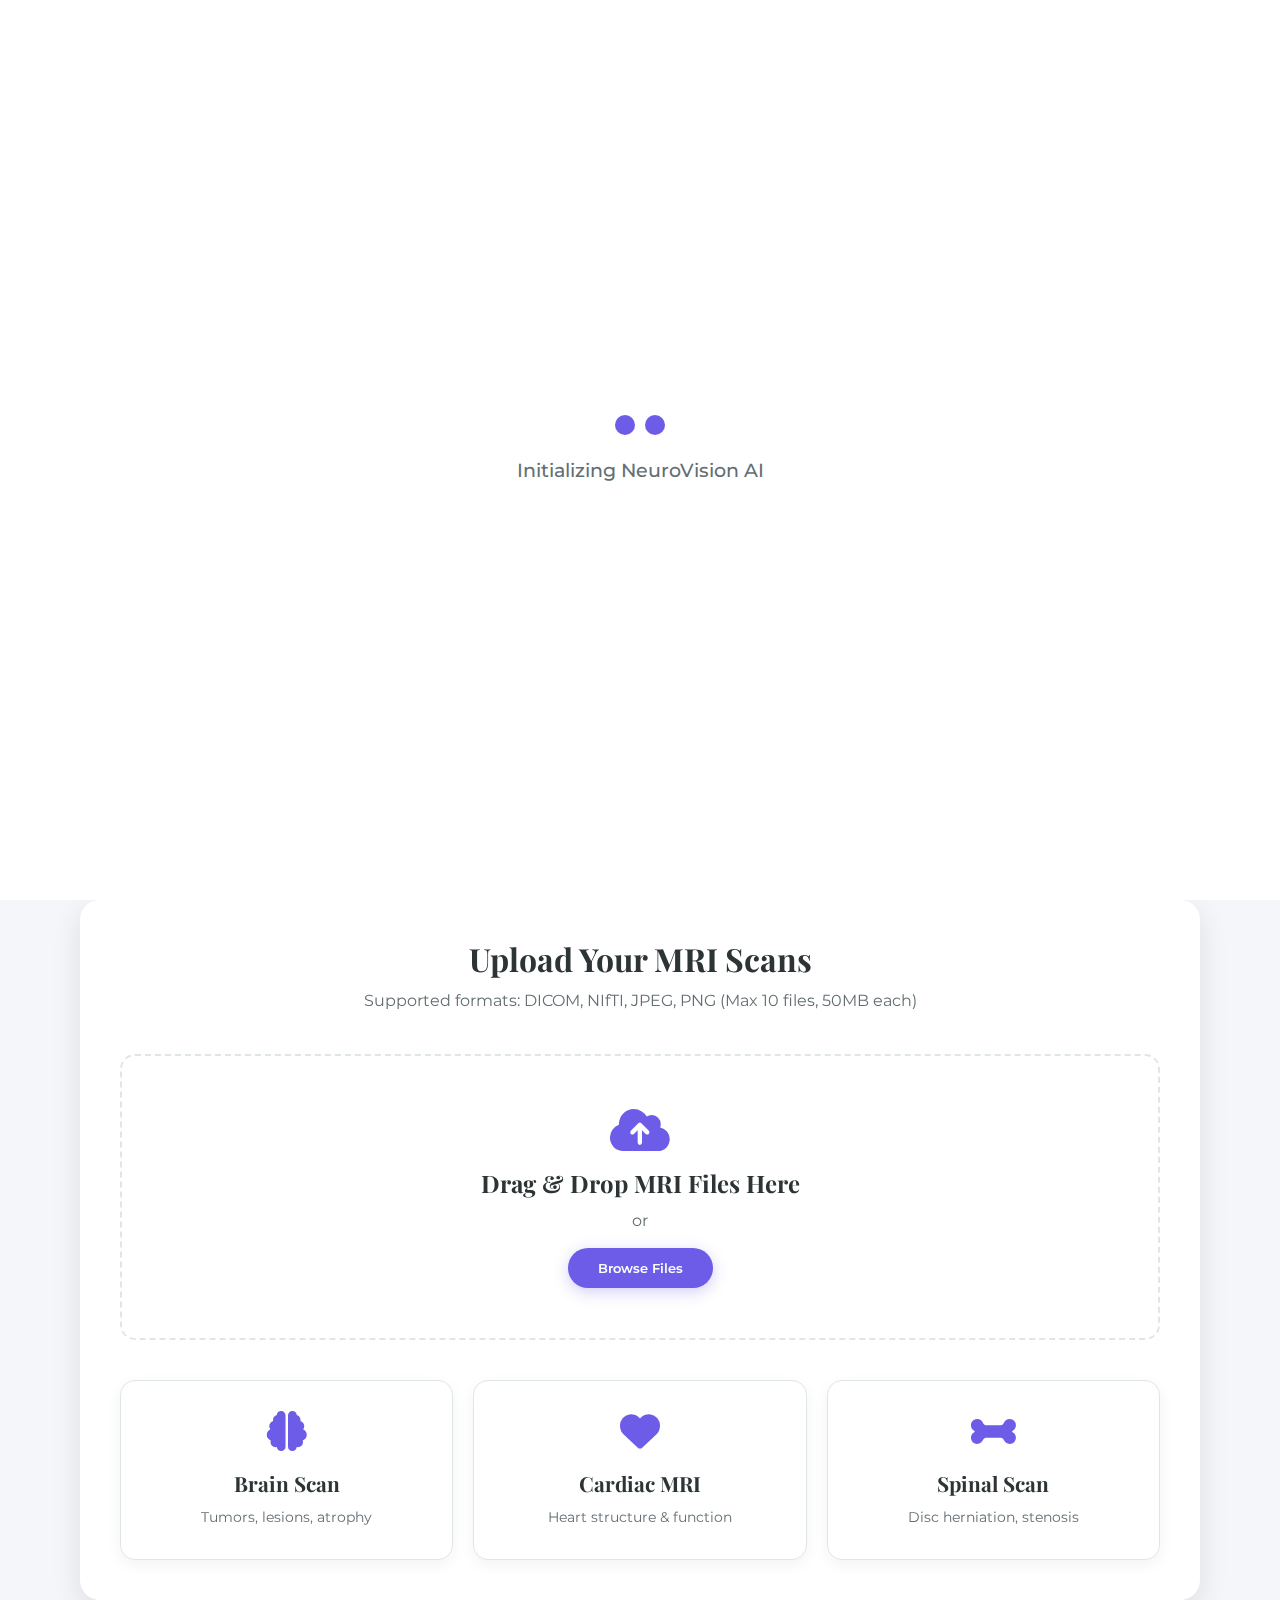
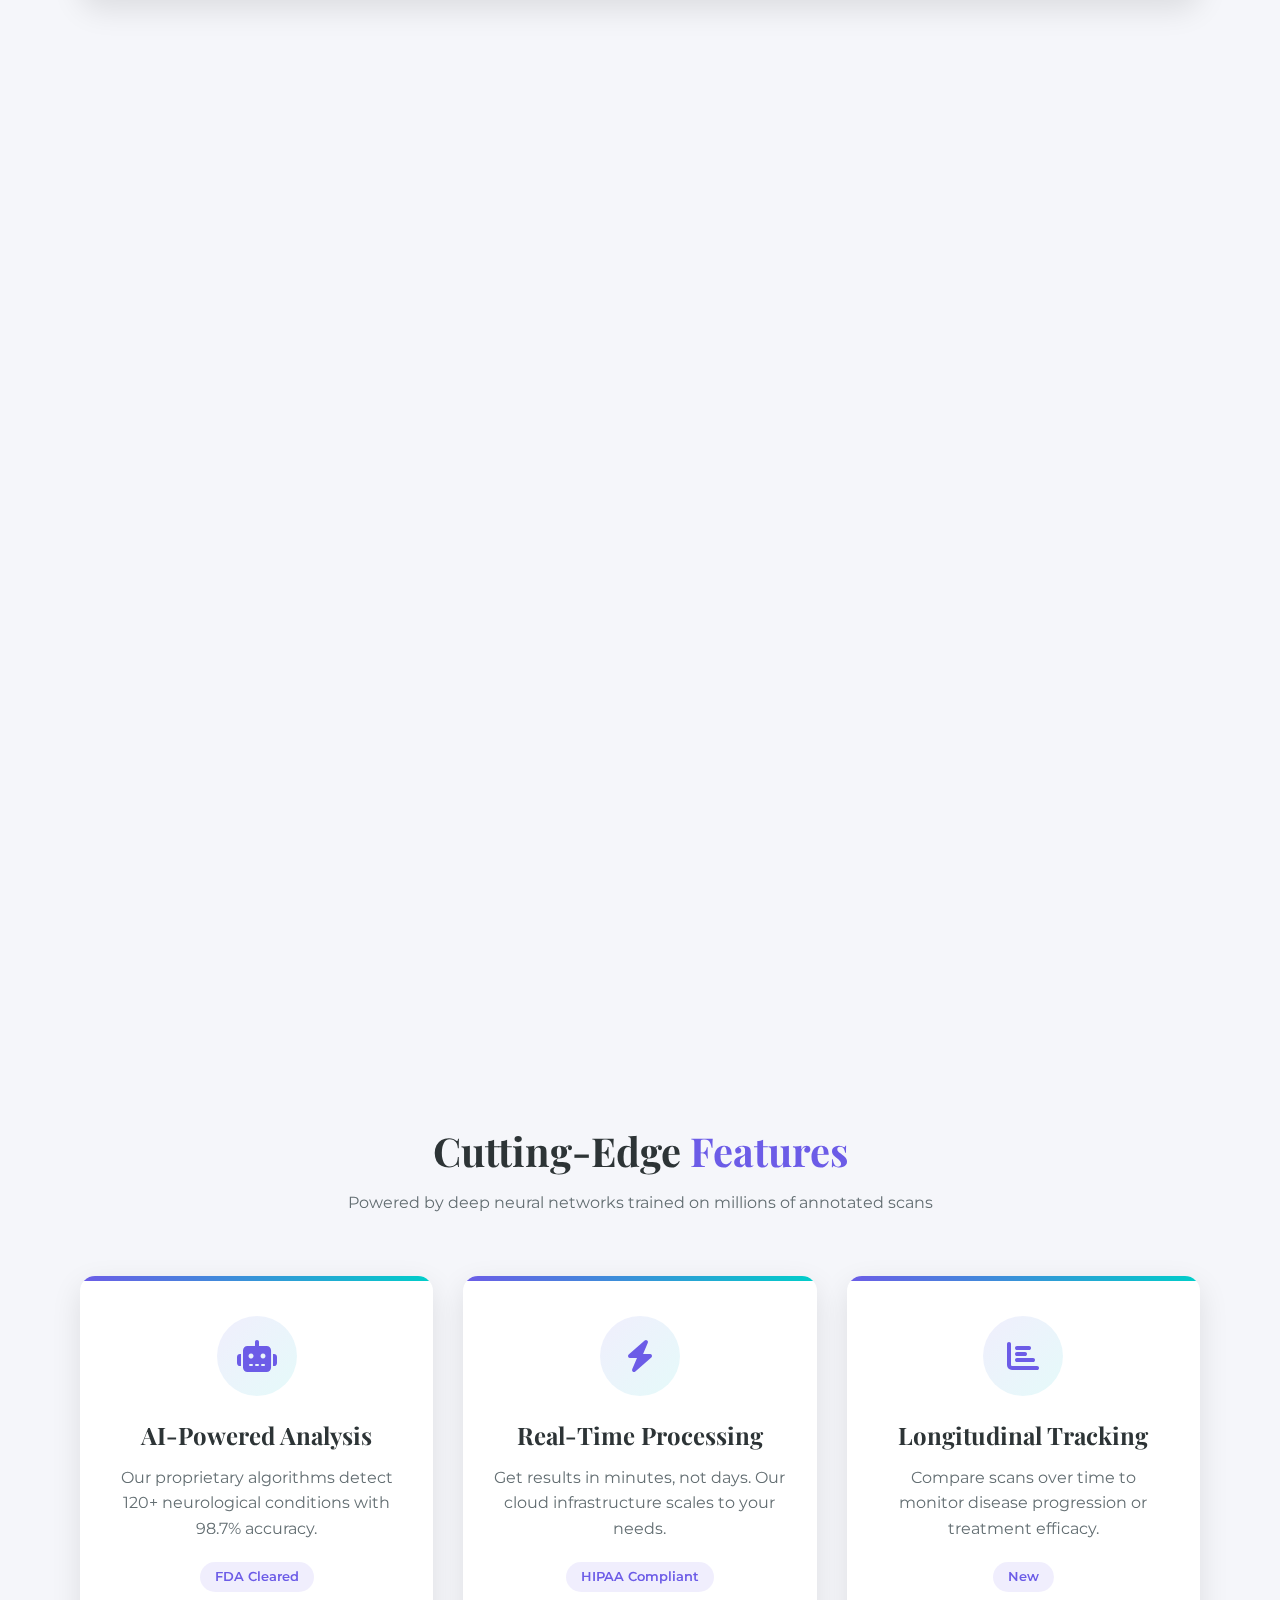
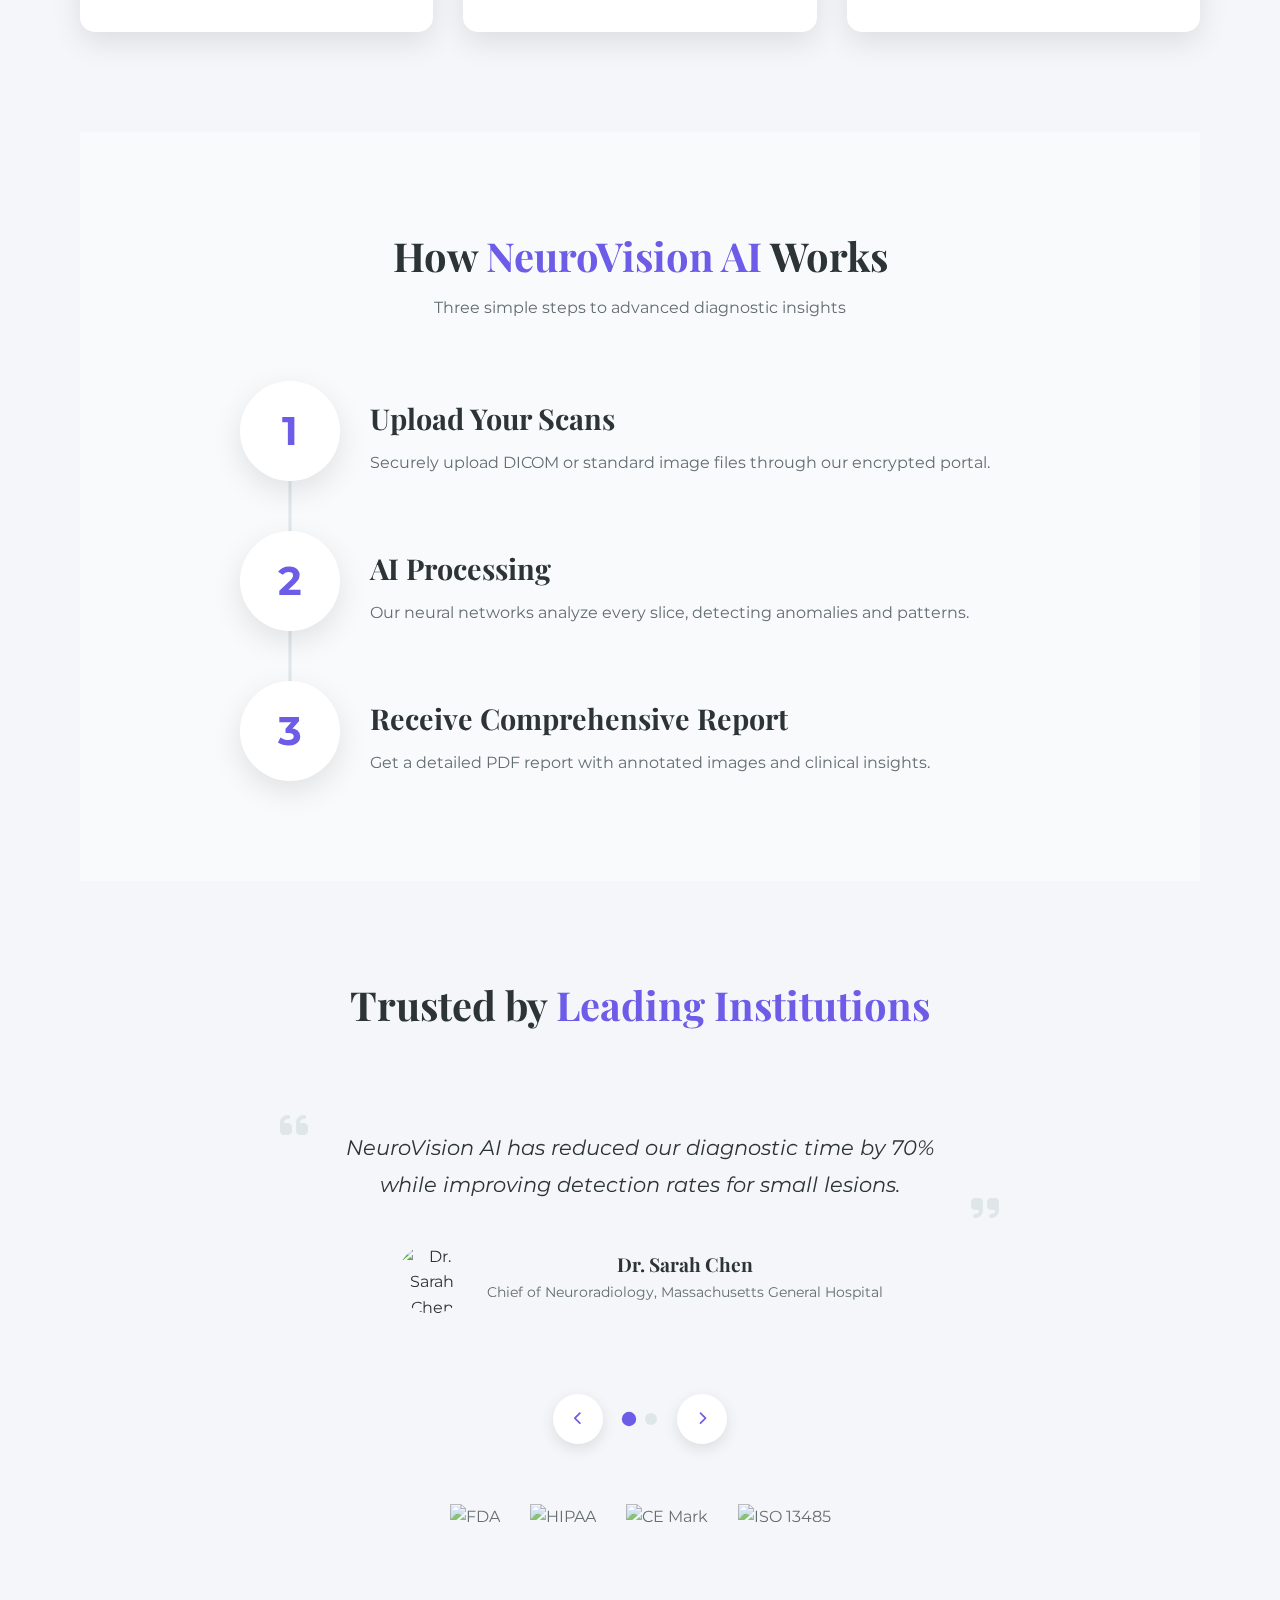
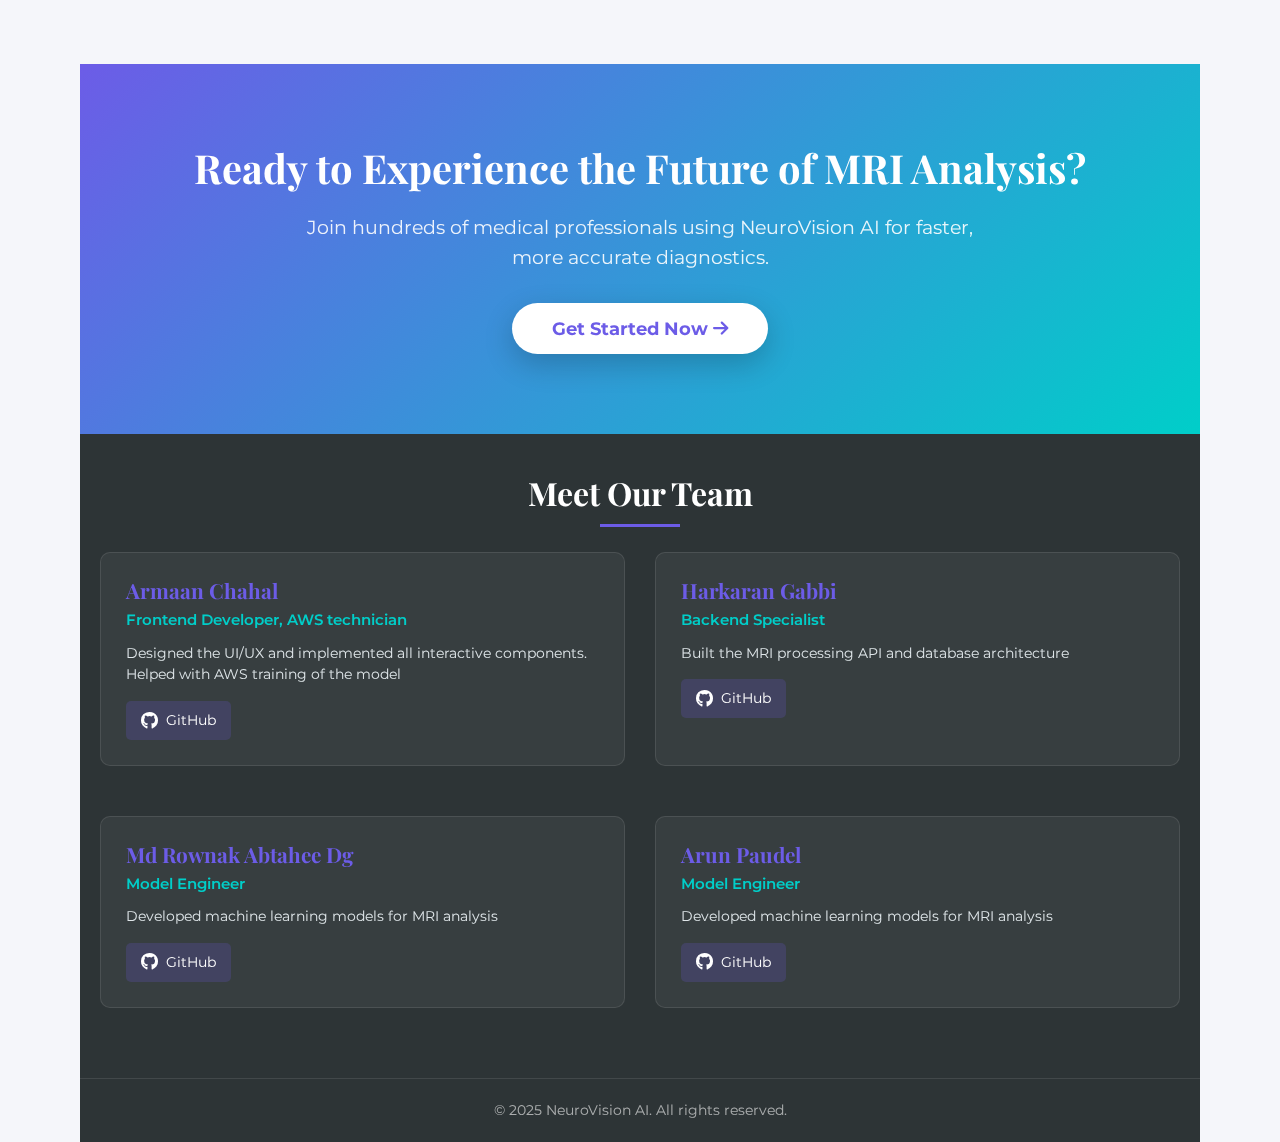
==== index.html @ 1a2fcde7 "Update index.html" ====
<!DOCTYPE html>
<html lang="en">
<head>
    <meta charset="UTF-8">
    <meta name="viewport" content="width=device-width, initial-scale=1.0">
    <title>NeuroVision AI | Advanced MRI Analysis</title>
    <link rel="stylesheet" href="style.css">
    <link rel="stylesheet" href="animations.css">
    <link rel="stylesheet" href="https://cdnjs.cloudflare.com/ajax/libs/font-awesome/6.4.0/css/all.min.css">
    <link href="https://fonts.googleapis.com/css2?family=Montserrat:wght@300;400;600;700&family=Playfair+Display:wght@400;700&display=swap" rel="stylesheet">
</head>
<body>
    <!-- Preloader -->
    <div class="preloader">
        <div class="preloader-inner">
            <div class="preloader-icon">
                <span></span>
                <span></span >
            </div>
            <div class="preloader-text">Initializing NeuroVision AI</div>
        </div>
    </div>

    <!-- Floating Particles Background -->
    <div class="particles" id="particles-js"></div>

    <!-- Main Container -->
    <div class="main-container">
        <!-- Header -->
        <header class="fade-in">
            <div class="logo">
                <img src="static/images/mri-sample.jpg" alt="NeuroVision AI">
                <span>NeuroVision AI</span>
            </div>
            <nav>
                <ul>
                    <li><a href="#" class="active">Home</a></li>
                    <li><a href="#features">Features</a></li>
                    <li><a href="#how-it-works">How It Works</a></li>
                    <li><a href="faq.html">FAQ</a></li>
                    <li><a href="#contact">Contact</a></li>
                </ul>
            </nav>
        </header>

        <!-- Hero Section -->
        <section class="hero">
            <div class="hero-content slide-up">
                <h1>Advanced MRI Analysis with <span>AI Precision</span></h1>
                <p>Upload your MRI scans and receive instant, accurate detection of neurological conditions with our cutting-edge deep learning technology.</p>
                <div class="hero-buttons">
                    <button class="btn-secondary">Try Demo <i class="fas fa-play"></i></button>
                    <button class="btn-secondary">Learn More <i class="fas fa-arrow-right"></i></button>
                </div>
            </div>
            <div class="hero-image float">
                <img src="images/mri-sample.jpg" alt="MRI Scan">
                <div class="scan-overlay"></div>
            </div>
        </section>

        <!-- Upload Section -->
        <section class="upload-section" id="upload">
            <div class="upload-container scale-in">
                <div class="upload-header">
                    <h2>Upload Your MRI Scans</h2>
                    <p>Supported formats: DICOM, NIfTI, JPEG, PNG (Max 10 files, 50MB each)</p>
                </div>
                <div class="upload-area" id="dropZone">
                    <i class="fas fa-cloud-upload-alt"></i>
                    <h3>Drag & Drop MRI Files Here</h3>
                    <p>or</p>
                    <button class="btn-browse">Browse Files</button>
                    <input type="file" id="fileInput" multiple accept=".dcm,.nii,.jpg,.jpeg,.png" style="display: none;">
                </div>
                <div class="upload-progress hidden">
                    <div class="progress-bar">
                        <div class="progress-fill"></div>
                    </div>
                    <div class="progress-text">Uploading: <span>0%</span></div>
                </div>
                <div class="upload-options">
                    <div class="option-card">
                        <i class="fas fa-brain"></i>
                        <h4>Brain Scan</h4>
                        <p>Tumors, lesions, atrophy</p>
                    </div>
                    <div class="option-card">
                        <i class="fas fa-heart"></i>
                        <h4>Cardiac MRI</h4>
                        <p>Heart structure & function</p>
                    </div>
                    <div class="option-card">
                        <i class="fas fa-bone"></i>
                        <h4>Spinal Scan</h4>
                        <p>Disc herniation, stenosis</p>
                    </div>
                </div>
            </div>
        </section>

        <!-- Results Section (Initially Hidden) -->
        <section class="results-section hidden" id="results">
            <div class="results-container">
                <div class="results-header">
                    <h2>Analysis Results</h2>
                    <div class="results-meta">
                        <span class="scan-date">Processed: Just now</span>
                        <span class="scan-id">ID: NV-2023-11-15-42</span>
                    </div>
                </div>
                <div class="results-content">
                    <div class="results-viewer">
                        <div class="viewer-controls">
                            <button class="viewer-btn"><i class="fas fa-layer-group"></i> Layers</button>
                            <button class="viewer-btn"><i class="fas fa-sliders-h"></i> Adjust</button>
                            <button class="viewer-btn"><i class="fas fa-ruler-combined"></i> Measure</button>
                            <button class="viewer-btn"><i class="fas fa-arrows-alt"></i> Fullscreen</button>
                        </div>
                        <div class="mri-viewer">
                            <div class="mri-image">
                                <img src="images/mri-sample.jpg" alt="MRI Scan">
                                <div class="mri-annotations">
                                    <div class="annotation" style="top: 30%; left: 45%;" data-findings="Potential lesion detected"></div>
                                </div>
                            </div>
                            <div class="mri-slider">
                                <input type="range" min="1" max="100" value="50" class="slider" id="mriSlice">
                            </div>
                        </div>
                    </div>
                    <div class="results-findings">
                        <div class="findings-summary">
                            <h3>Findings Summary</h3>
                            <div class="confidence-meter">
                                <div class="confidence-fill" style="width: 87%;"></div>
                                <span>87% Confidence</span>
                            </div>
                            <ul class="findings-list">
                                <li class="finding-item">
                                    <i class="fas fa-exclamation-triangle"></i>
                                    <div>
                                        <h4>Potential Lesion Detected</h4>
                                        <p>Right parietal lobe, approximately 8mm in diameter</p>
                                    </div>
                                    <span class="severity high">High</span>
                                </li>
                                <li class="finding-item">
                                    <i class="fas fa-info-circle"></i>
                                    <div>
                                        <h4>Mild Ventricular Enlargement</h4>
                                        <p>Lateral ventricles slightly enlarged for age</p>
                                    </div>
                                    <span class="severity medium">Medium</span>
                                </li>
                                <li class="finding-item">
                                    <i class="fas fa-check-circle"></i>
                                    <div>
                                        <h4>Normal White Matter</h4>
                                        <p>No signs of demyelination</p>
                                    </div>
                                    <span class="severity low">Normal</span>
                                </li>
                            </ul>
                        </div>
                        <div class="findings-actions">
                            <button class="btn-download"><i class="fas fa-file-pdf"></i> Download Report</button>
                            <button class="btn-consult"><i class="fas fa-user-md"></i> Consult Specialist</button>
                            <button class="btn-compare"><i class="fas fa-chart-line"></i> Compare with Previous</button>
                        </div>
                    </div>
                </div>
            </div>
        </section>

        <!-- Features Section -->
        <section class="features-section" id="features">
            <div class="section-header">
                <h2>Cutting-Edge <span>Features</span></h2>
                <p>Powered by deep neural networks trained on millions of annotated scans</p>
            </div>
            <div class="features-grid">
                <div class="feature-card">
                    <div class="feature-icon">
                        <i class="fas fa-robot"></i>
                    </div>
                    <h3>AI-Powered Analysis</h3>
                    <p>Our proprietary algorithms detect 120+ neurological conditions with 98.7% accuracy.</p>
                    <div class="feature-badge">FDA Cleared</div>
                </div>
                <div class="feature-card">
                    <div class="feature-icon">
                        <i class="fas fa-bolt"></i>
                    </div>
                    <h3>Real-Time Processing</h3>
                    <p>Get results in minutes, not days. Our cloud infrastructure scales to your needs.</p>
                    <div class="feature-badge">HIPAA Compliant</div>
                </div>
                <div class="feature-card">
                    <div class="feature-icon">
                        <i class="fas fa-chart-bar"></i>
                    </div>
                    <h3>Longitudinal Tracking</h3>
                    <p>Compare scans over time to monitor disease progression or treatment efficacy.</p>
                    <div class="feature-badge">New</div>
                </div>
            </div>
        </section>

        <!-- How It Works Section -->
        <section class="how-it-works" id="how-it-works">
            <div class="section-header">
                <h2>How <span>NeuroVision AI</span> Works</h2>
                <p>Three simple steps to advanced diagnostic insights</p>
            </div>
            <div class="steps-container">
                <div class="step-line"></div>
                <div class="step">
                    <div class="step-number">1</div>
                    <div class="step-content">
                        <h3>Upload Your Scans</h3>
                        <p>Securely upload DICOM or standard image files through our encrypted portal.</p>
                    </div>
                </div>
                <div class="step">
                    <div class="step-number">2</div>
                    <div class="step-content">
                        <h3>AI Processing</h3>
                        <p>Our neural networks analyze every slice, detecting anomalies and patterns.</p>
                    </div>
                </div>
                <div class="step">
                    <div class="step-number">3</div>
                    <div class="step-content">
                        <h3>Receive Comprehensive Report</h3>
                        <p>Get a detailed PDF report with annotated images and clinical insights.</p>
                    </div>
                </div>
            </div>
        </section>

        <!-- Testimonials Section -->
        <section class="testimonials">
            <div class="section-header">
                <h2>Trusted by <span>Leading Institutions</span></h2>
            </div>
            <div class="testimonial-carousel">
                <div class="testimonial-slide active">
                    <div class="testimonial-quote">
                        <i class="fas fa-quote-left"></i>
                        <p>NeuroVision AI has reduced our diagnostic time by 70% while improving detection rates for small lesions.</p>
                        <i class="fas fa-quote-right"></i>
                    </div>
                    <div class="testimonial-author">
                        <img src="https://randomuser.me/api/portraits/women/65.jpg" alt="Dr. Sarah Chen">
                        <div>
                            <h4>Dr. Sarah Chen</h4>
                            <p>Chief of Neuroradiology, Massachusetts General Hospital</p>
                        </div>
                    </div>
                </div>
                <div class="testimonial-slide">
                    <div class="testimonial-quote">
                        <i class="fas fa-quote-left"></i>
                        <p>The longitudinal analysis feature has transformed how we monitor MS patients in our clinic.</p>
                        <i class="fas fa-quote-right"></i>
                    </div>
                    <div class="testimonial-author">
                        <img src="https://randomuser.me/api/portraits/men/32.jpg" alt="Dr. James Wilson">
                        <div>
                            <h4>Dr. James Wilson</h4>
                            <p>Neurologist, Cleveland Clinic</p>
                        </div>
                    </div>
                </div>
                <div class="carousel-controls">
                    <button class="carousel-prev"><i class="fas fa-chevron-left"></i></button>
                    <div class="carousel-dots">
                        <span class="dot active"></span>
                        <span class="dot"></span>
                    </div>
                    <button class="carousel-next"><i class="fas fa-chevron-right"></i></button>
                </div>
            </div>
            <div class="trust-badges">
                <img src="https://via.placeholder.com/150x60?text=FDA" alt="FDA">
                <img src="https://via.placeholder.com/150x60?text=HIPAA" alt="HIPAA">
                <img src="https://via.placeholder.com/150x60?text=CE" alt="CE Mark">
                <img src="https://via.placeholder.com/150x60?text=ISO13485" alt="ISO 13485">
            </div>
        </section>

        <!-- CTA Section -->
        <section class="cta-section">
            <div class="cta-container">
                <h2>Ready to Experience the Future of MRI Analysis?</h2>
                <p>Join hundreds of medical professionals using NeuroVision AI for faster, more accurate diagnostics.</p>
                <button class="btn-cta pulse">Get Started Now <i class="fas fa-arrow-right"></i></button>
            </div>
        </section>

        <!-- Footer -->
        <footer id="team" class="team-footer">
            <div class="footer-container">
                <h2 class="section-title">Meet Our Team</h2>
                
                <div class="team-grid">
                    <!-- Team Member 1 -->
                    <div class="team-card">
                        <div class="member-profile">
                            <h3>Armaan Chahal</h3>
                            <p class="member-role">Frontend Developer, AWS technician</p>
                            <p class="member-bio">Designed the UI/UX and implemented all interactive components. Helped with AWS training of the model</p>
                            <a href="https://github.com/ArmaanChahal" target="_blank" class="github-link">
                                <i class="fab fa-github"></i> GitHub
                            </a>
                        </div>
                    </div>
        
                    <!-- Team Member 2 -->
                    <div class="team-card">
                        <div class="member-profile">
                            <h3>Harkaran Gabbi</h3>
                            <p class="member-role">Backend Specialist</p>
                            <p class="member-bio">Built the MRI processing API and database architecture</p>
                            <a href="https://github.com/HarryGabbi" target="_blank" class="github-link">
                                <i class="fab fa-github"></i> GitHub
                            </a>
                        </div>
                    </div>
        
                    <!-- Team Member 3 -->
                    <div class="team-card">
                        <div class="member-profile">
                            <h3>Md Rownak Abtahee Dg</h3>
                            <p class="member-role">Model Engineer</p>
                            <p class="member-bio">Developed machine learning models for MRI analysis</p>
                            <a href="https://github.com/RownakDiganta" target="_blank" class="github-link">
                                <i class="fab fa-github"></i> GitHub
                            </a>
                        </div>
                    </div>
        
                    <!-- Team Member 4 -->
                    <div class="team-card">
                        <div class="member-profile">
                            <h3>Arun Paudel</h3>
                            <p class="member-role">Model Engineer</p>
                            <p class="member-bio">Developed machine learning models for MRI analysis</p>
                            <a href="https://github.com/roarun" target="_blank" class="github-link">
                                <i class="fab fa-github"></i> GitHub
                            </a>
                        </div>
                    </div>
                </div>
            </div>
            
            <div class="footer-copyright">
                <p>&copy; 2025 NeuroVision AI. All rights reserved.</p>
            </div>
        </footer>

    <!-- Scripts -->
    <script src="https://cdn.jsdelivr.net/npm/particles.js@2.0.0/particles.min.js"></script>
    <script src="script.js"></script>
</body>
</html>
---- style.css ----
/* Base Styles */
:root {
    --primary: #6c5ce7;
    --primary-dark: #5649c0;
    --secondary: #00cec9;
    --accent: #fd79a8;
    --dark: #2d3436;
    --light: #f5f6fa;
    --gray: #dfe6e9;
    --success: #00b894;
    --warning: #fdcb6e;
    --danger: #d63031;
    --info: #0984e3;
    --text: #2d3436;
    --text-light: #636e72;
    --white: #ffffff;
    --black: #000000;
    --shadow: 0 10px 30px rgba(0, 0, 0, 0.1);
    --transition: all 0.3s ease;
}

* {
    margin: 0;
    padding: 0;
    box-sizing: border-box;
}

html {
    scroll-behavior: smooth;
}

body {
    font-family: 'Montserrat', sans-serif;
    color: var(--text);
    background-color: var(--light);
    line-height: 1.6;
    overflow-x: hidden;
    margin: 0 80px;
}

h1, h2, h3, h4, h5, h6 {
    font-family: 'Playfair Display', serif;
    font-weight: 700;
    line-height: 1.2;
}

a {
    text-decoration: none;
    color: inherit;
    transition: var(--transition);
}

ul {
    list-style: none;
}

img {
    max-width: 100%;
    height: auto;
}

button, input, textarea {
    font-family: inherit;
    outline: none;
    border: none;
    background: none;
}

.btn {
    display: inline-block;
    padding: 12px 24px;
    border-radius: 50px;
    font-weight: 600;
    cursor: pointer;
    transition: var(--transition);
    text-align: center;
}

.btn-primary {
    background-color: var(--primary);
    color: var(--white);
    box-shadow: 0 4px 15px rgba(108, 92, 231, 0.3);
    background: none;
    border: none;
}

.btn-primary:hover {
    background-color: var(--primary-dark);
    transform: translateY(-2px);
    box-shadow: 0 6px 20px rgba(108, 92, 231, 0.4);
}

.btn-secondary {
    background-color: transparent;
    color: var(--primary);
    border: 2px solid var(--primary);
    background: none;
    border: none;
}

.btn-secondary:hover {
    background-color: var(--primary);
    color: var(--white);
}

.container {
    max-width: 1200px;
    margin: 0 auto;
    padding: 0 20px;
}

.section-header {
    text-align: center;
    margin-bottom: 60px;
}

.section-header h2 {
    font-size: 2.5rem;
    margin-bottom: 15px;
}

.section-header h2 span {
    color: var(--primary);
}

.section-header p {
    color: var(--text-light);
    max-width: 700px;
    margin: 0 auto;
}

/* Preloader */
.preloader {
    position: fixed;
    top: 0;
    left: 0;
    width: 100%;
    height: 100%;
    background-color: var(--white);
    display: flex;
    justify-content: center;
    align-items: center;
    z-index: 9999;
    transition: opacity 0.5s ease;
}

.preloader-inner {
    text-align: center;
}

.preloader-icon {
    display: flex;
    justify-content: center;
    margin-bottom: 20px;
}

.preloader-icon span {
    display: inline-block;
    width: 20px;
    height: 20px;
    border-radius: 50%;
    background-color: var(--primary);
    margin: 0 5px;
    animation: bounce 1.4s infinite ease-in-out both;
}

.preloader-icon span:nth-child(1) {
    animation-delay: -0.32s;
}

.preloader-icon span:nth-child(2) {
    animation-delay: -0.16s;
}

.preloader-text {
    font-size: 1.2rem;
    color: var(--text-light);
    font-weight: 500;
}

@keyframes bounce {
    0%, 80%, 100% { 
        transform: scale(0);
    } 40% { 
        transform: scale(1);
    }
}

/* Particles Background */
.particles {
    position: fixed;
    top: 0;
    left: 0;
    width: 100%;
    height: 100%;
    z-index: -1;
    background: linear-gradient(135deg, #f5f7fa 0%, #c3cfe2 100%);
}

/* Header */
header {
    display: flex;
    justify-content: space-between;
    align-items: center;
    padding: 20px 0;
    position: relative;
    z-index: 100;
}

.logo {
    display: flex;
    align-items: center;
    font-size: 1.5rem;
    font-weight: 700;
    color: var(--dark);
}

.logo img {
    height: 40px;
    margin-right: 10px;
}

nav ul {
    display: flex;
}

nav ul li {
    margin: 0 15px;
    position: relative;
}

nav ul li a {
    font-weight: 600;
    padding: 5px 0;
    position: relative;
}

nav ul li a::after {
    content: '';
    position: absolute;
    bottom: 0;
    left: 0;
    width: 0;
    height: 2px;
    background-color: var(--primary);
    transition: var(--transition);
}

nav ul li a:hover::after,
nav ul li a.active::after {
    width: 100%;
}

.auth-buttons .btn-login {
    color: var(--text);
    margin-right: 15px;
    font-weight: 600;
}

.auth-buttons .btn-signup {
    background-color: var(--primary);
    color: var(--white);
    padding: 10px 20px;
    border-radius: 50px;
    font-weight: 600;
    box-shadow: var(--shadow);
}

/* Hero Section */
.hero {
    display: flex;
    align-items: center;
    min-height: 80vh;
    padding: 80px 0;
    position: relative;
}

.hero-content {
    flex: 1;
    padding-right: 50px;
}

.hero-content h1 {
    font-size: 3.5rem;
    margin-bottom: 20px;
    line-height: 1.2;
}

.hero-content h1 span {
    color: var(--primary);
    position: relative;
}

.hero-content h1 span::after {
    content: '';
    position: absolute;
    bottom: 5px;
    left: 0;
    width: 100%;
    height: 10px;
    background-color: rgba(108, 92, 231, 0.2);
    z-index: -1;
}

.hero-content p {
    font-size: 1.2rem;
    color: var(--text-light);
    margin-bottom: 30px;
    max-width: 600px;
}

.hero-buttons {
    display: flex;
    gap: 20px;
}

.hero-image {
    flex: 1;
    position: relative;
    border-radius: 20px;
    overflow: hidden;
    box-shadow: 0 20px 40px rgba(0, 0, 0, 0.1);
}

.hero-image img {
    width: 100%;
    height: auto;
    display: block;
    border-radius: 20px;
}

.scan-overlay {
    position: absolute;
    top: 0;
    left: 0;
    width: 100%;
    height: 100%;
    background: linear-gradient(135deg, rgba(108, 92, 231, 0.1) 0%, rgba(0, 206, 201, 0.1) 100%);
    border-radius: 20px;
}

/* Upload Section */
.upload-section {
    padding: 100px 0;
    position: relative;
}

.upload-container {
    background-color: var(--white);
    border-radius: 20px;
    padding: 40px;
    box-shadow: var(--shadow);
    position: relative;
    overflow: hidden;
}

.upload-header {
    text-align: center;
    margin-bottom: 40px;
}

.upload-header h2 {
    font-size: 2rem;
    margin-bottom: 10px;
}

.upload-header p {
    color: var(--text-light);
}

.upload-area {
    border: 2px dashed var(--gray);
    border-radius: 15px;
    padding: 50px 20px;
    text-align: center;
    cursor: pointer;
    transition: var(--transition);
    margin-bottom: 30px;
    position: relative;
}

.upload-area:hover {
    border-color: var(--primary);
    background-color: rgba(108, 92, 231, 0.05);
}

.upload-area i {
    font-size: 3rem;
    color: var(--primary);
    margin-bottom: 15px;
}

.upload-area h3 {
    font-size: 1.5rem;
    margin-bottom: 10px;
}

.upload-area p {
    color: var(--text-light);
    margin-bottom: 15px;
}

.btn-browse {
    background-color: var(--primary);
    color: var(--white);
    padding: 12px 30px;
    border-radius: 50px;
    font-weight: 600;
    box-shadow: 0 4px 15px rgba(108, 92, 231, 0.3);
    transition: var(--transition);
}

.btn-browse:hover {
    background-color: var(--primary-dark);
    transform: translateY(-2px);
    box-shadow: 0 6px 20px rgba(108, 92, 231, 0.4);
}

.upload-progress {
    margin-top: 20px;
    display: none;
}

.progress-bar {
    width: 100%;
    height: 10px;
    background-color: var(--gray);
    border-radius: 5px;
    overflow: hidden;
    margin-bottom: 10px;
}

.progress-fill {
    height: 100%;
    width: 0;
    background: linear-gradient(90deg, var(--primary), var(--secondary));
    border-radius: 5px;
    transition: width 0.3s ease;
}

.progress-text {
    font-size: 0.9rem;
    color: var(--text-light);
}

.upload-options {
    display: grid;
    grid-template-columns: repeat(auto-fit, minmax(250px, 1fr));
    gap: 20px;
    margin-top: 40px;
}

.option-card {
    background-color: var(--white);
    border-radius: 15px;
    padding: 30px;
    text-align: center;
    box-shadow: 0 5px 15px rgba(0, 0, 0, 0.05);
    transition: var(--transition);
    border: 1px solid var(--gray);
}

.option-card:hover {
    transform: translateY(-5px);
    box-shadow: 0 10px 25px rgba(0, 0, 0, 0.1);
    border-color: var(--primary);
}

.option-card i {
    font-size: 2.5rem;
    color: var(--primary);
    margin-bottom: 20px;
}

.option-card h4 {
    font-size: 1.3rem;
    margin-bottom: 10px;
}

.option-card p {
    color: var(--text-light);
    font-size: 0.9rem;
}

/* Results Section */
.results-section {
    padding: 100px 0;
    background-color: #f9fafc;
}

.results-container {
    background-color: var(--white);
    border-radius: 20px;
    overflow: hidden;
    box-shadow: var(--shadow);
}

.results-header {
    padding: 30px;
    border-bottom: 1px solid var(--gray);
    display: flex;
    justify-content: space-between;
    align-items: center;
}

.results-header h2 {
    font-size: 1.8rem;
}

.results-meta {
    display: flex;
    gap: 20px;
}

.results-meta span {
    font-size: 0.9rem;
    color: var(--text-light);
}

.results-content {
    display: flex;
    min-height: 500px;
}

.results-viewer {
    flex: 1;
    padding: 30px;
    border-right: 1px solid var(--gray);
}

.viewer-controls {
    display: flex;
    gap: 10px;
    margin-bottom: 20px;
}

.viewer-btn {
    background-color: var(--light);
    color: var(--text);
    padding: 8px 15px;
    border-radius: 5px;
    font-size: 0.9rem;
    cursor: pointer;
    transition: var(--transition);
    display: flex;
    align-items: center;
    gap: 5px;
}

.viewer-btn:hover {
    background-color: var(--gray);
}

.viewer-btn i {
    font-size: 0.9rem;
}

.mri-viewer {
    background-color: #000;
    border-radius: 10px;
    overflow: hidden;
    height: 400px;
    position: relative;
}

.mri-image {
    width: 100%;
    height: 100%;
    display: flex;
    justify-content: center;
    align-items: center;
}

.mri-image img {
    max-height: 100%;
    max-width: 100%;
    object-fit: contain;
}

.mri-annotations {
    position: absolute;
    top: 0;
    left: 0;
    width: 100%;
    height: 100%;
}

.annotation {
    position: absolute;
    width: 15px;
    height: 15px;
    background-color: var(--accent);
    border-radius: 50%;
    transform: translate(-50%, -50%);
    cursor: pointer;
    z-index: 10;
    box-shadow: 0 0 0 3px rgba(253, 121, 168, 0.3);
    animation: pulse 2s infinite;
}

.annotation::after {
    content: attr(data-findings);
    position: absolute;
    top: -40px;
    left: 50%;
    transform: translateX(-50%);
    background-color: var(--white);
    padding: 5px 10px;
    border-radius: 5px;
    font-size: 0.8rem;
    white-space: nowrap;
    opacity: 0;
    visibility: hidden;
    transition: var(--transition);
    box-shadow: 0 2px 10px rgba(0, 0, 0, 0.1);
}

.annotation:hover::after {
    opacity: 1;
    visibility: visible;
    top: -50px;
}

.mri-slider {
    padding: 20px;
}

.slider {
    width: 100%;
    height: 5px;
    -webkit-appearance: none;
    background: var(--gray);
    border-radius: 5px;
    outline: none;
}

.slider::-webkit-slider-thumb {
    -webkit-appearance: none;
    appearance: none;
    width: 20px;
    height: 20px;
    border-radius: 50%;
    background: var(--primary);
    cursor: pointer;
    transition: var(--transition);
}

.slider::-webkit-slider-thumb:hover {
    transform: scale(1.2);
}

.results-findings {
    width: 350px;
    padding: 30px;
}

.findings-summary h3 {
    font-size: 1.3rem;
    margin-bottom: 20px;
}

.confidence-meter {
    height: 10px;
    background-color: var(--gray);
    border-radius: 5px;
    margin-bottom: 5px;
    overflow: hidden;
}

.confidence-fill {
    height: 100%;
    background: linear-gradient(90deg, var(--success), var(--secondary));
    border-radius: 5px;
}

.confidence-meter span {
    font-size: 0.8rem;
    color: var(--text-light);
    display: block;
    text-align: right;
}

.findings-list {
    margin-top: 30px;
}

.finding-item {
    display: flex;
    align-items: flex-start;
    padding: 15px 0;
    border-bottom: 1px solid var(--gray);
}

.finding-item:last-child {
    border-bottom: none;
}

.finding-item i {
    font-size: 1.2rem;
    margin-right: 15px;
    margin-top: 3px;
}

.finding-item i.fa-exclamation-triangle {
    color: var(--danger);
}

.finding-item i.fa-info-circle {
    color: var(--warning);
}

.finding-item i.fa-check-circle {
    color: var(--success);
}

.finding-item div {
    flex: 1;
}

.finding-item h4 {
    font-size: 1rem;
    margin-bottom: 5px;
}

.finding-item p {
    font-size: 0.8rem;
    color: var(--text-light);
}

.severity {
    font-size: 0.7rem;
    padding: 3px 8px;
    border-radius: 20px;
    font-weight: 600;
    text-transform: uppercase;
}

.severity.high {
    background-color: rgba(214, 48, 49, 0.1);
    color: var(--danger);
}

.severity.medium {
    background-color: rgba(253, 203, 110, 0.1);
    color: #e17055;
}

.severity.low {
    background-color: rgba(0, 184, 148, 0.1);
    color: var(--success);
}

.findings-actions {
    margin-top: 30px;
    display: flex;
    flex-direction: column;
    gap: 15px;
}

.btn-download, .btn-consult, .btn-compare {
    width: 100%;
    padding: 12px;
    border-radius: 5px;
    font-weight: 600;
    display: flex;
    align-items: center;
    justify-content: center;
    gap: 10px;
    transition: var(--transition);
}

.btn-download {
    background-color: var(--primary);
    color: var(--white);
}

.btn-download:hover {
    background-color: var(--primary-dark);
}

.btn-consult {
    background-color: var(--success);
    color: var(--white);
}

.btn-consult:hover {
    background-color: #00a884;
}

.btn-compare {
    background-color: var(--info);
    color: var(--white);
}

.btn-compare:hover {
    background-color: #0877c4;
}

/* Features Section */
.features-section {
    padding: 100px 0;
}

.features-grid {
    display: grid;
    grid-template-columns: repeat(auto-fit, minmax(300px, 1fr));
    gap: 30px;
}

.feature-card {
    background-color: var(--white);
    border-radius: 15px;
    padding: 40px 30px;
    text-align: center;
    box-shadow: var(--shadow);
    transition: var(--transition);
    position: relative;
    overflow: hidden;
}

.feature-card:hover {
    transform: translateY(-10px);
    box-shadow: 0 15px 30px rgba(0, 0, 0, 0.1);
}

.feature-card::before {
    content: '';
    position: absolute;
    top: 0;
    left: 0;
    width: 100%;
    height: 5px;
    background: linear-gradient(90deg, var(--primary), var(--secondary));
}

.feature-icon {
    width: 80px;
    height: 80px;
    background: linear-gradient(135deg, rgba(108, 92, 231, 0.1) 0%, rgba(0, 206, 201, 0.1) 100%);
    border-radius: 50%;
    display: flex;
    justify-content: center;
    align-items: center;
    margin: 0 auto 25px;
}

.feature-icon i {
    font-size: 2rem;
    color: var(--primary);
}

.feature-card h3 {
    font-size: 1.5rem;
    margin-bottom: 15px;
}

.feature-card p {
    color: var(--text-light);
    margin-bottom: 20px;
}

.feature-badge {
    display: inline-block;
    padding: 5px 15px;
    background-color: rgba(108, 92, 231, 0.1);
    color: var(--primary);
    border-radius: 50px;
    font-size: 0.8rem;
    font-weight: 600;
}

/* How It Works Section */
.how-it-works {
    padding: 100px 0;
    background-color: #f9fafc;
}

.steps-container {
    max-width: 800px;
    margin: 0 auto;
    position: relative;
}

.step-line {
    position: absolute;
    top: 0;
    left: 50px;
    width: 3px;
    height: 100%;
    background-color: var(--gray);
    transform: translateX(-50%);
    z-index: 1;
}

.step {
    display: flex;
    margin-bottom: 50px;
    position: relative;
    z-index: 2;
}

.step:last-child {
    margin-bottom: 0;
}

.step-number {
    width: 100px;
    height: 100px;
    background-color: var(--white);
    border-radius: 50%;
    display: flex;
    justify-content: center;
    align-items: center;
    font-size: 2.5rem;
    font-weight: 700;
    color: var(--primary);
    box-shadow: 0 10px 30px rgba(0, 0, 0, 0.1);
    margin-right: 30px;
    flex-shrink: 0;
}

.step-content {
    padding-top: 20px;
}

.step-content h3 {
    font-size: 1.8rem;
    margin-bottom: 15px;
}

.step-content p {
    color: var(--text-light);
}

/* Testimonials Section */
.testimonials {
    padding: 100px 0;
}

.testimonial-carousel {
    max-width: 800px;
    margin: 0 auto;
    position: relative;
}

.testimonial-slide {
    text-align: center;
    padding: 40px;
    display: none;
}

.testimonial-slide.active {
    display: block;
}

.testimonial-quote {
    position: relative;
    margin-bottom: 40px;
}

.testimonial-quote i {
    font-size: 2rem;
    color: var(--gray);
    position: absolute;
}

.testimonial-quote i.fa-quote-left {
    top: -20px;
    left: 0;
}

.testimonial-quote i.fa-quote-right {
    bottom: -20px;
    right: 0;
}

.testimonial-quote p {
    font-size: 1.3rem;
    font-style: italic;
    color: var(--text);
    line-height: 1.8;
    padding: 0 40px;
}

.testimonial-author {
    display: flex;
    align-items: center;
    justify-content: center;
}

.testimonial-author img {
    width: 70px;
    height: 70px;
    border-radius: 50%;
    object-fit: cover;
    margin-right: 20px;
}

.testimonial-author h4 {
    font-size: 1.2rem;
    margin-bottom: 5px;
}

.testimonial-author p {
    color: var(--text-light);
    font-size: 0.9rem;
}

.carousel-controls {
    display: flex;
    justify-content: center;
    align-items: center;
    margin-top: 40px;
    gap: 20px;
}

.carousel-prev, .carousel-next {
    width: 50px;
    height: 50px;
    border-radius: 50%;
    background-color: var(--white);
    color: var(--primary);
    display: flex;
    justify-content: center;
    align-items: center;
    cursor: pointer;
    box-shadow: 0 5px 15px rgba(0, 0, 0, 0.1);
    transition: var(--transition);
}

.carousel-prev:hover, .carousel-next:hover {
    background-color: var(--primary);
    color: var(--white);
}

.carousel-dots {
    display: flex;
    gap: 10px;
}

.dot {
    width: 12px;
    height: 12px;
    border-radius: 50%;
    background-color: var(--gray);
    cursor: pointer;
    transition: var(--transition);
}

.dot.active {
    background-color: var(--primary);
    transform: scale(1.2);
}

.trust-badges {
    display: flex;
    justify-content: center;
    align-items: center;
    flex-wrap: wrap;
    gap: 30px;
    margin-top: 60px;
}

.trust-badges img {
    height: 60px;
    opacity: 0.7;
    transition: var(--transition);
}

.trust-badges img:hover {
    opacity: 1;
}

/* CTA Section */
.cta-section {
    padding: 80px 0;
    background: linear-gradient(135deg, var(--primary) 0%, var(--secondary) 100%);
    color: var(--white);
    text-align: center;
}

.cta-container h2 {
    font-size: 2.5rem;
    margin-bottom: 20px;
}

.cta-container p {
    font-size: 1.2rem;
    max-width: 700px;
    margin: 0 auto 30px;
    opacity: 0.9;
}

.btn-cta {
    background-color: var(--white);
    color: var(--primary);
    padding: 15px 40px;
    font-size: 1.1rem;
    font-weight: 700;
    border-radius: 50px;
    box-shadow: 0 10px 30px rgba(0, 0, 0, 0.2);
}

.btn-cta:hover {
    transform: translateY(-3px);
    box-shadow: 0 15px 35px rgba(0, 0, 0, 0.3);
}

/* Footer */
footer {
    background-color: var(--dark);
    color: var(--white);
    padding: 80px 0 0;
}

.footer-content {
    display: grid;
    grid-template-columns: repeat(auto-fit, minmax(200px, 1fr));
    gap: 40px;
    margin-bottom: 60px;
    margin: 0 25px;
}

.footer-column h3 {
    font-size: 1.3rem;
    margin-bottom: 25px;
    position: relative;
    padding-bottom: 15px;
}

.footer-column h3::after {
    content: '';
    position: absolute;
    bottom: 0;
    left: 0;
    width: 50px;
    height: 2px;
    background-color: var(--primary);
}

.footer-column p {
    color: rgba(255, 255, 255, 0.7);
    margin-bottom: 20px;
}

.footer-column ul li {
    margin-bottom: 15px;
}

.footer-column ul li a {
    color: rgba(255, 255, 255, 0.7);
    transition: var(--transition);
}

.footer-column ul li a:hover {
    color: var(--white);
    padding-left: 5px;
}

.contact-info li {
    display: flex;
    align-items: flex-start;
    margin-bottom: 15px;
    color: rgba(255, 255, 255, 0.7);
}

.contact-info i {
    margin-right: 15px;
    color: var(--primary);
    margin-top: 3px;
}

.social-links {
    display: flex;
    gap: 15px;
}

.social-links a {
    width: 40px;
    height: 40px;
    border-radius: 50%;
    background-color: rgba(255, 255, 255, 0.1);
    display: flex;
    justify-content: center;
    align-items: center;
    transition: var(--transition);
}

.social-links a:hover {
    background-color: var(--primary);
    transform: translateY(-3px);
}

.footer-bottom {
    border-top: 1px solid rgba(255, 255, 255, 0.1);
    padding: 20px 0;
    text-align: center;
    color: rgba(255, 255, 255, 0.5);
    font-size: 0.9rem;
}

.legal-links {
    display: flex;
    justify-content: center;
    gap: 20px;
    margin-top: 15px;
}

.legal-links a {
    color: rgba(255, 255, 255, 0.5);
    transition: var(--transition);
}

.legal-links a:hover {
    color: var(--white);
}

/* FAQ Page Styles */
.faq-hero {
    display: flex;
    align-items: center;
    min-height: 60vh;
    padding: 100px 0;
    position: relative;
}

.faq-hero-content {
    flex: 1;
    padding-right: 50px;
}

.faq-hero-content h1 {
    font-size: 3.5rem;
    margin-bottom: 20px;
    line-height: 1.2;
}

.faq-hero-content h1 span {
    color: var(--primary);
    position: relative;
}

.faq-hero-content h1 span::after {
    content: '';
    position: absolute;
    bottom: 5px;
    left: 0;
    width: 100%;
    height: 10px;
    background-color: rgba(108, 92, 231, 0.2);
    z-index: -1;
}

.faq-hero-content p {
    font-size: 1.2rem;
    color: var(--text-light);
    margin-bottom: 30px;
    max-width: 600px;
}

.search-box {
    display: flex;
    max-width: 500px;
    margin-top: 30px;
}

.search-box input {
    flex: 1;
    padding: 15px 20px;
    border-radius: 50px 0 0 50px;
    border: 1px solid var(--gray);
    border-right: none;
    font-size: 1rem;
}

.search-box button {
    width: 60px;
    background-color: var(--primary);
    color: var(--white);
    border-radius: 0 50px 50px 0;
    cursor: pointer;
    transition: var(--transition);
}

.search-box button:hover {
    background-color: var(--primary-dark);
}

.faq-hero-image {
    flex: 1;
    position: relative;
    border-radius: 20px;
    overflow: hidden;
    box-shadow: 0 20px 40px rgba(0, 0, 0, 0.1);
}

.faq-hero-image img {
    width: 100%;
    height: auto;
    display: block;
    border-radius: 20px;
}

.faq-content {
    padding: 80px 0;
    background-color: #f9fafc;
}

.faq-container {
    max-width: 1000px;
    margin: 0 auto;
}

.faq-categories {
    display: flex;
    gap: 10px;
    margin-bottom: 40px;
    flex-wrap: wrap;
}

.category {
    padding: 10px 25px;
    background-color: var(--white);
    border-radius: 50px;
    cursor: pointer;
    font-weight: 600;
    box-shadow: 0 5px 15px rgba(0, 0, 0, 0.05);
    transition: var(--transition);
    border: 1px solid var(--gray);
}

.category:hover, .category.active {
    background-color: var(--primary);
    color: var(--white);
    border-color: var(--primary);
}

.faq-category-title {
    font-size: 1.8rem;
    margin-bottom: 30px;
    color: var(--dark);
}

.faq-item {
    background-color: var(--white);
    border-radius: 10px;
    margin-bottom: 15px;
    box-shadow: 0 5px 15px rgba(0, 0, 0, 0.05);
    overflow: hidden;
    transition: var(--transition);
}

.faq-question {
    padding: 20px;
    display: flex;
    justify-content: space-between;
    align-items: center;
    cursor: pointer;
    transition: var(--transition);
}

.faq-question:hover {
    background-color: rgba(108, 92, 231, 0.05);
}

.faq-question h3 {
    font-size: 1.1rem;
    font-weight: 600;
}

.faq-question i {
    transition: var(--transition);
}

.faq-answer {
    max-height: 0;
    overflow: hidden;
    transition: max-height 0.3s ease;
    padding: 0 20px;
}

.faq-answer p {
    padding: 0 0 20px;
    color: var(--text-light);
}

.faq-item.active .faq-question {
    background-color: rgba(108, 92, 231, 0.1);
}

.faq-item.active .faq-question i {
    transform: rotate(180deg);
}

.faq-item.active .faq-answer {
    max-height: 500px;
}

.faq-contact {
    padding: 80px 0;
    text-align: center;
}

.faq-contact-container {
    max-width: 600px;
    margin: 0 auto;
}

.faq-contact h2 {
    font-size: 2.2rem;
    margin-bottom: 15px;
}

.faq-contact p {
    font-size: 1.1rem;
    color: var(--text-light);
    margin-bottom: 30px;
}

.btn-contact {
    background-color: var(--primary);
    color: var(--white);
    padding: 15px 40px;
    font-size: 1.1rem;
    font-weight: 600;
    border-radius: 50px;
    box-shadow: 0 10px 30px rgba(0, 0, 0, 0.2);
    transition: var(--transition);
}

.btn-contact:hover {
    background-color: var(--primary-dark);
    transform: translateY(-3px);
    box-shadow: 0 15px 35px rgba(0, 0, 0, 0.3);
}

/* Responsive Styles */
@media (max-width: 1200px) {
    .hero-content h1 {
        font-size: 3rem;
    }
    
    .section-header h2 {
        font-size: 2.2rem;
    }
}

@media (max-width: 992px) {
    .hero {
        flex-direction: column;
        text-align: center;
    }
    
    .hero-content {
        padding-right: 0;
        margin-bottom: 50px;
    }
    
    .hero-buttons {
        justify-content: center;
    }
    
    .hero-image {
        width: 100%;
    }
    
    .results-content {
        flex-direction: column;
    }
    
    .results-viewer {
        border-right: none;
        border-bottom: 1px solid var(--gray);
    }
    
    .results-findings {
        width: 100%;
    }
    
    .faq-hero {
        flex-direction: column;
        text-align: center;
    }
    
    .faq-hero-content {
        padding-right: 0;
        margin-bottom: 50px;
    }
    
    .search-box {
        margin: 30px auto 0;
    }
}

@media (max-width: 768px) {
    header {
        flex-direction: column;
        padding: 20px 0;
    }
    
    .logo {
        margin-bottom: 20px;
    }
    
    nav ul {
        flex-wrap: wrap;
        justify-content: center;
    }
    
    nav ul li {
        margin: 5px 10px;
    }
    
    .auth-buttons {
        margin-top: 20px;
    }
    
    .hero-content h1 {
        font-size: 2.5rem;
    }
    
    .section-header h2 {
        font-size: 2rem;
    }
    
    .step {
        flex-direction: column;
    }
    
    .step-number {
        margin-right: 0;
        margin-bottom: 20px;
    }
    
    .step-content {
        padding-top: 0;
        text-align: center;
    }
    
    .step-line {
        display: none;
    }
    
    .footer-content {
        grid-template-columns: 1fr;
        text-align: center;
    }
    
    .footer-column h3::after {
        left: 50%;
        transform: translateX(-50%);
    }
    
    .contact-info {
        justify-content: center;
    }
    
    .social-links {
        justify-content: center;
    }
}

@media (max-width: 576px) {
    .hero-content h1 {
        font-size: 2rem;
    }
    
    .hero-buttons {
        flex-direction: column;
        gap: 15px;
    }
    
    .upload-options {
        grid-template-columns: 1fr;
    }
    
    .testimonial-quote p {
        padding: 0;
        font-size: 1.1rem;
    }
    
    .testimonial-author {
        flex-direction: column;
        text-align: center;
    }
    
    .testimonial-author img {
        margin-right: 0;
        margin-bottom: 15px;
    }
    
    .faq-hero-content h1 {
        font-size: 2.5rem;
    }
}
/* Team Footer Styles */
.team-footer {
    background-color: #2d3436;
    color: #fff;
    padding: 40px 0 20px;
    overflow: hidden; /* Prevents content from overflowing */
}

.footer-container {
    max-width: 1200px;
    margin: 0 auto;
    padding: 0 20px;
    box-sizing: border-box;
}

.section-title {
    text-align: center;
    font-size: 2rem;
    margin-bottom: 40px;
    position: relative;
    color: #fff;
}

.section-title::after {
    content: '';
    position: absolute;
    bottom: -15px;
    left: 50%;
    transform: translateX(-50%);
    width: 80px;
    height: 3px;
    background: #6c5ce7;
}

.team-grid {
    display: grid;
    grid-template-columns: repeat(2, 1fr); /* 2 columns by default */
    gap: 30px;
    width: 100%;
    box-sizing: border-box;
}

.team-card {
    background: rgba(255, 255, 255, 0.05);
    border-radius: 10px;
    padding: 25px;
    transition: all 0.3s ease;
    box-sizing: border-box;
    margin-bottom: 20px;
    border: 1px solid rgba(255, 255, 255, 0.1);
}

.team-card:hover {
    transform: translateY(-5px);
    background: rgba(255, 255, 255, 0.1);
    box-shadow: 0 10px 20px rgba(0, 0, 0, 0.2);
}

.member-profile h3 {
    font-size: 1.3rem;
    margin-bottom: 5px;
    color: #6c5ce7;
}

.member-role {
    font-weight: 600;
    margin-bottom: 10px;
    color: #00cec9;
    font-size: 0.95rem;
}

.member-bio {
    font-size: 0.9rem;
    margin-bottom: 15px;
    color: #dfe6e9;
    line-height: 1.5;
}

.github-link {
    display: inline-flex;
    align-items: center;
    gap: 8px;
    color: #fff;
    text-decoration: none;
    background: rgba(108, 92, 231, 0.2);
    padding: 8px 15px;
    border-radius: 5px;
    transition: all 0.3s ease;
    font-size: 0.9rem;
}

.github-link:hover {
    background: rgba(108, 92, 231, 0.4);
    transform: translateY(-2px);
}

.github-link i {
    font-size: 1.1rem;
}

.footer-copyright {
    text-align: center;
    margin-top: 50px;
    padding-top: 20px;
    border-top: 1px solid rgba(255, 255, 255, 0.1);
    font-size: 0.9rem;
    color: rgba(255, 255, 255, 0.6);
}

/* Responsive Adjustments */
@media (max-width: 768px) {
    .team-grid {
        grid-template-columns: 1fr; /* 1 column on tablets */
        max-width: 600px;
        margin: 0 auto;
    }
    
    .team-card {
        margin-bottom: 15px;
    }
}

@media (max-width: 480px) {
    .section-title {
        font-size: 1.8rem;
        margin-bottom: 30px;
    }
    
    .team-card {
        padding: 20px;
    }
    
    .member-profile h3 {
        font-size: 1.2rem;
    }
}
---- animations.css ----
/* Animations */
@keyframes fadeIn {
    from { opacity: 0; }
    to { opacity: 1; }
}

@keyframes fadeOut {
    from { opacity: 1; }
    to { opacity: 0; }
}

@keyframes slideUp {
    from { 
        opacity: 0;
        transform: translateY(50px);
    }
    to { 
        opacity: 1;
        transform: translateY(0);
    }
}

@keyframes slideDown {
    from { 
        opacity: 0;
        transform: translateY(-50px);
    }
    to { 
        opacity: 1;
        transform: translateY(0);
    }
}

@keyframes slideLeft {
    from { 
        opacity: 0;
        transform: translateX(50px);
    }
    to { 
        opacity: 1;
        transform: translateX(0);
    }
}

@keyframes slideRight {
    from { 
        opacity: 0;
        transform: translateX(-50px);
    }
    to { 
        opacity: 1;
        transform: translateX(0);
    }
}

@keyframes scaleIn {
    from { 
        opacity: 0;
        transform: scale(0.8);
    }
    to { 
        opacity: 1;
        transform: scale(1);
    }
}

@keyframes float {
    0% { transform: translateY(0px); }
    50% { transform: translateY(-20px); }
    100% { transform: translateY(0px); }
}

@keyframes pulse {
    0% { box-shadow: 0 0 0 0 rgba(253, 121, 168, 0.7); }
    70% { box-shadow: 0 0 0 10px rgba(253, 121, 168, 0); }
    100% { box-shadow: 0 0 0 0 rgba(253, 121, 168, 0); }
}

/* Animation Classes */
.fade-in {
    animation: fadeIn 1s ease forwards;
}

.fade-out {
    animation: fadeOut 1s ease forwards;
}

.slide-up {
    animation: slideUp 1s ease forwards;
}

.slide-down {
    animation: slideDown 1s ease forwards;
}

.slide-left {
    animation: slideLeft 1s ease forwards;
}

.slide-right {
    animation: slideRight 1s ease forwards;
}

.scale-in {
    animation: scaleIn 0.8s ease forwards;
}

.float {
    animation: float 6s ease-in-out infinite;
}

.pulse {
    animation: pulse 2s infinite;
}

.delay-1 {
    animation-delay: 0.2s;
}

.delay-2 {
    animation-delay: 0.4s;
}

.delay-3 {
    animation-delay: 0.6s;
}

.delay-4 {
    animation-delay: 0.8s;
}

.delay-5 {
    animation-delay: 1s;
}

/* Transition Classes */
.hidden {
    opacity: 0;
    visibility: hidden;
    transition: opacity 0.5s ease, visibility 0.5s ease;
}

.show {
    opacity: 1;
    visibility: visible;
}

/* Drop Zone Animation */
#dropZone.drag-over {
    border-color: var(--primary);
    background-color: rgba(108, 92, 231, 0.1);
    transform: scale(1.02);
}

/* File Upload Animation */
@keyframes progressFill {
    from { width: 0; }
    to { width: 100%; }
}

.progress-fill.animate {
    animation: progressFill 2s ease forwards;
}

/* FAQ Item Animation */
.faq-item {
    transition: all 0.3s ease;
}

.faq-item:hover {
    transform: translateY(-3px);
    box-shadow: 0 10px 25px rgba(0, 0, 0, 0.1);
}

/* MRI Slice Animation */
.mri-image img {
    transition: opacity 0.5s ease;
}

/* Category Animation */
.category {
    transition: all 0.3s ease;
}

/* Button Hover Effects */
.btn:hover {
    transform: translateY(-3px);
    box-shadow: 0 10px 20px rgba(0, 0, 0, 0.2);
}

/* Feature Card Hover Effect */
.feature-card:hover .feature-icon {
    transform: rotate(15deg) scale(1.1);
}

.feature-icon {
    transition: all 0.5s ease;
}

/* Annotation Pulse */
.annotation {
    animation: pulse 2s infinite;
}

/* Preloader Exit Animation */
.preloader.fade-out {
    animation: fadeOut 0.5s ease forwards;
}
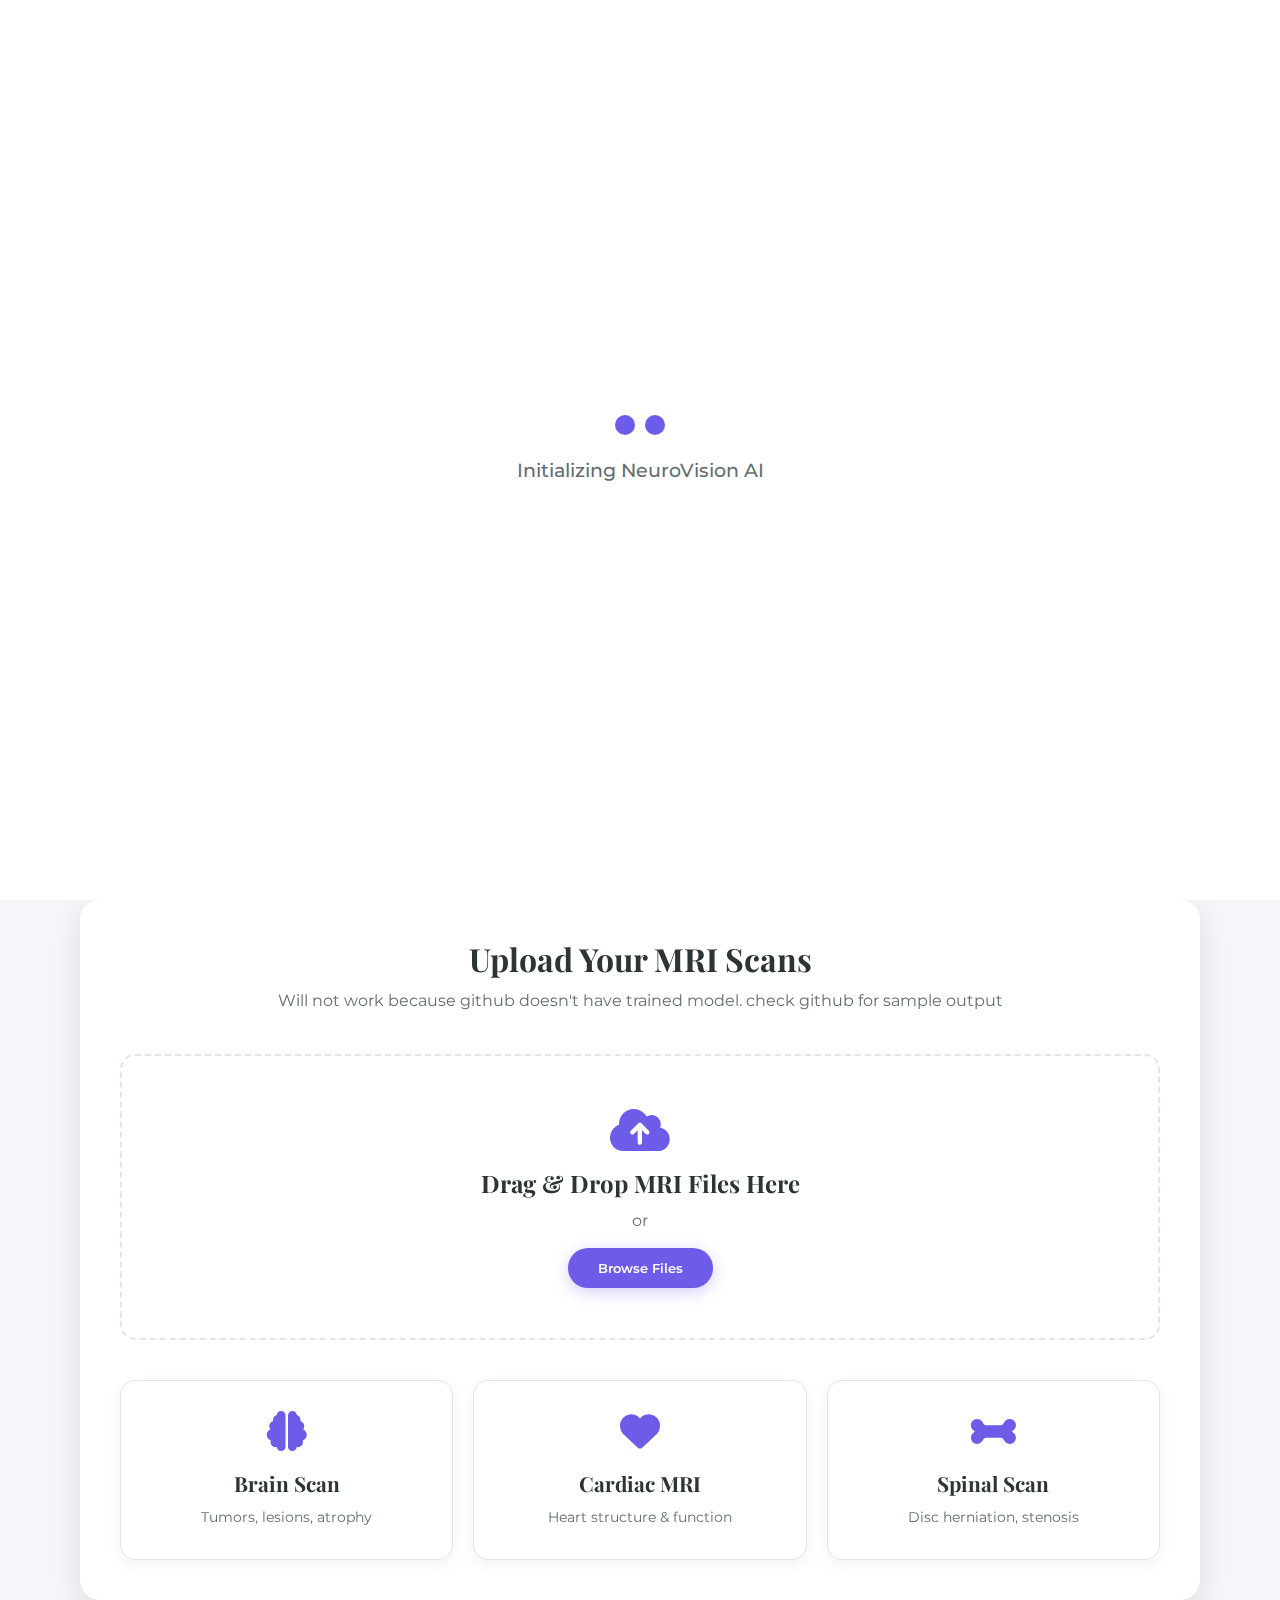
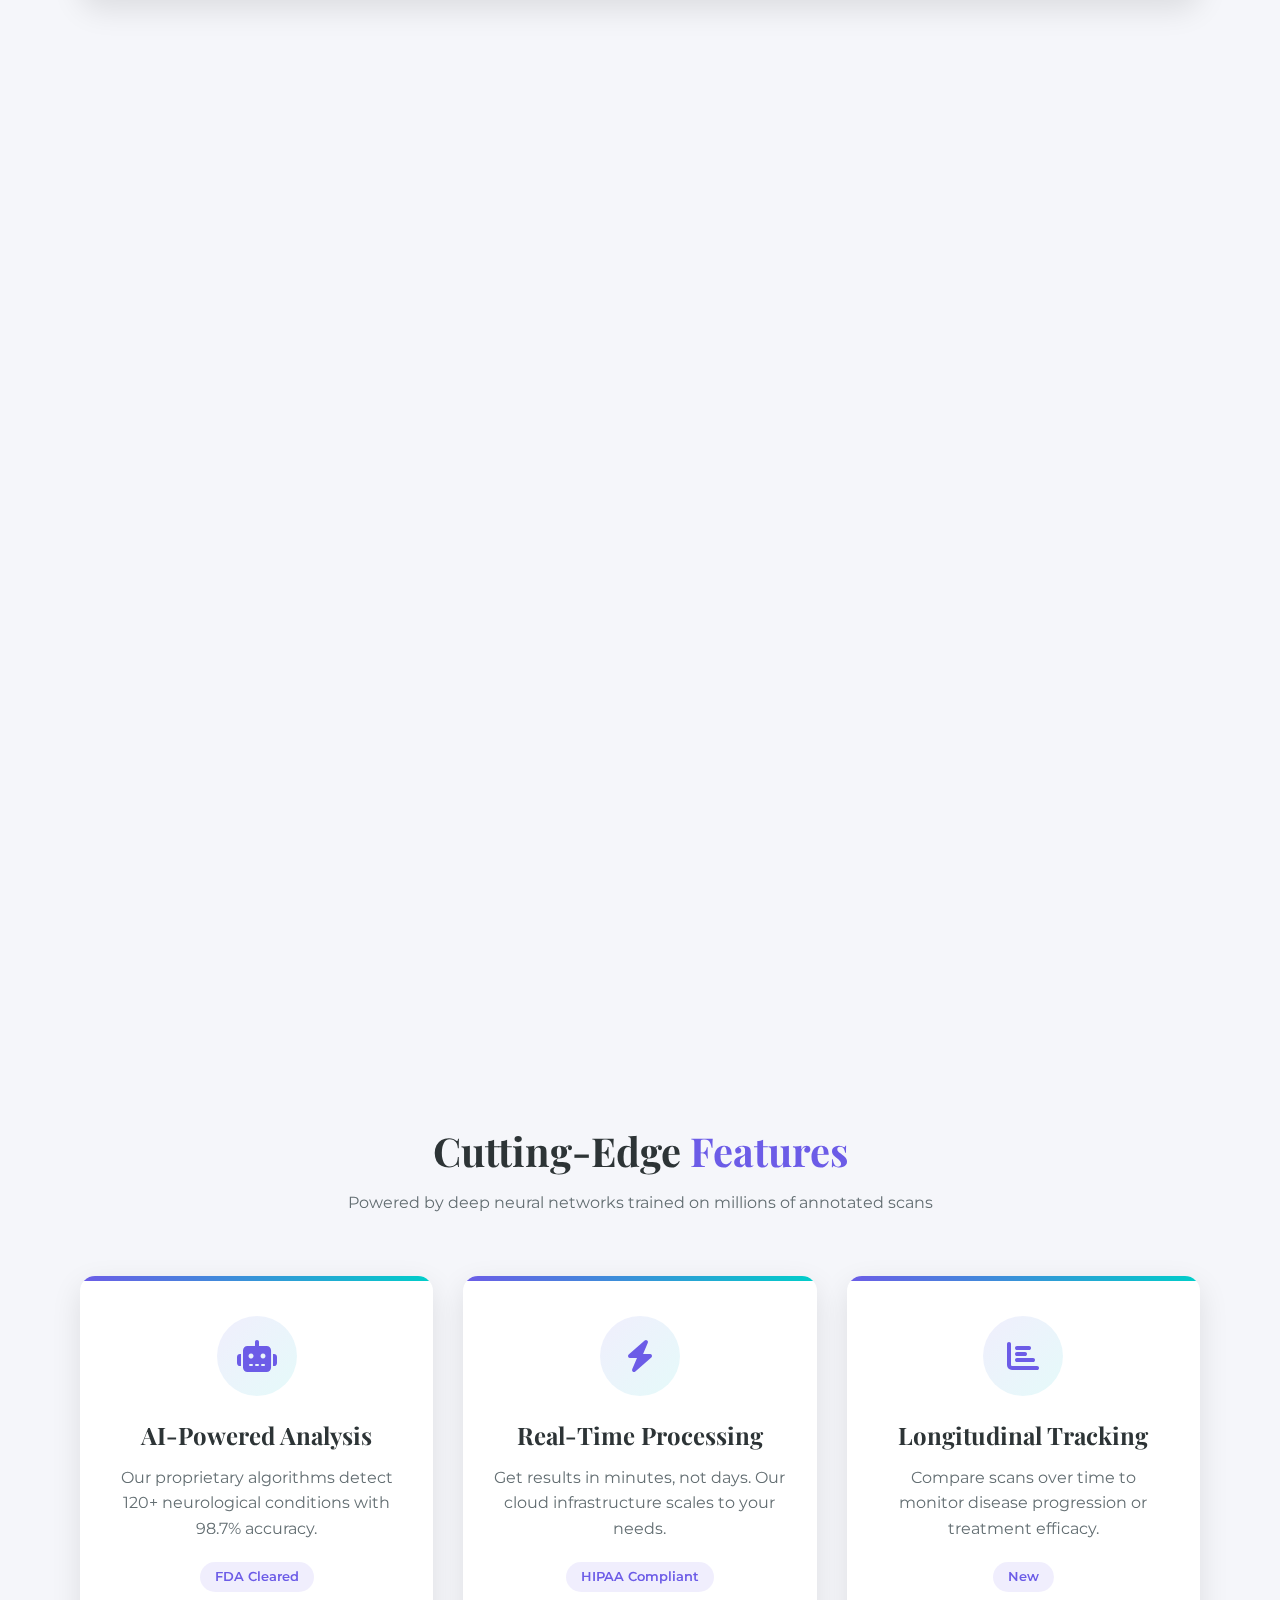
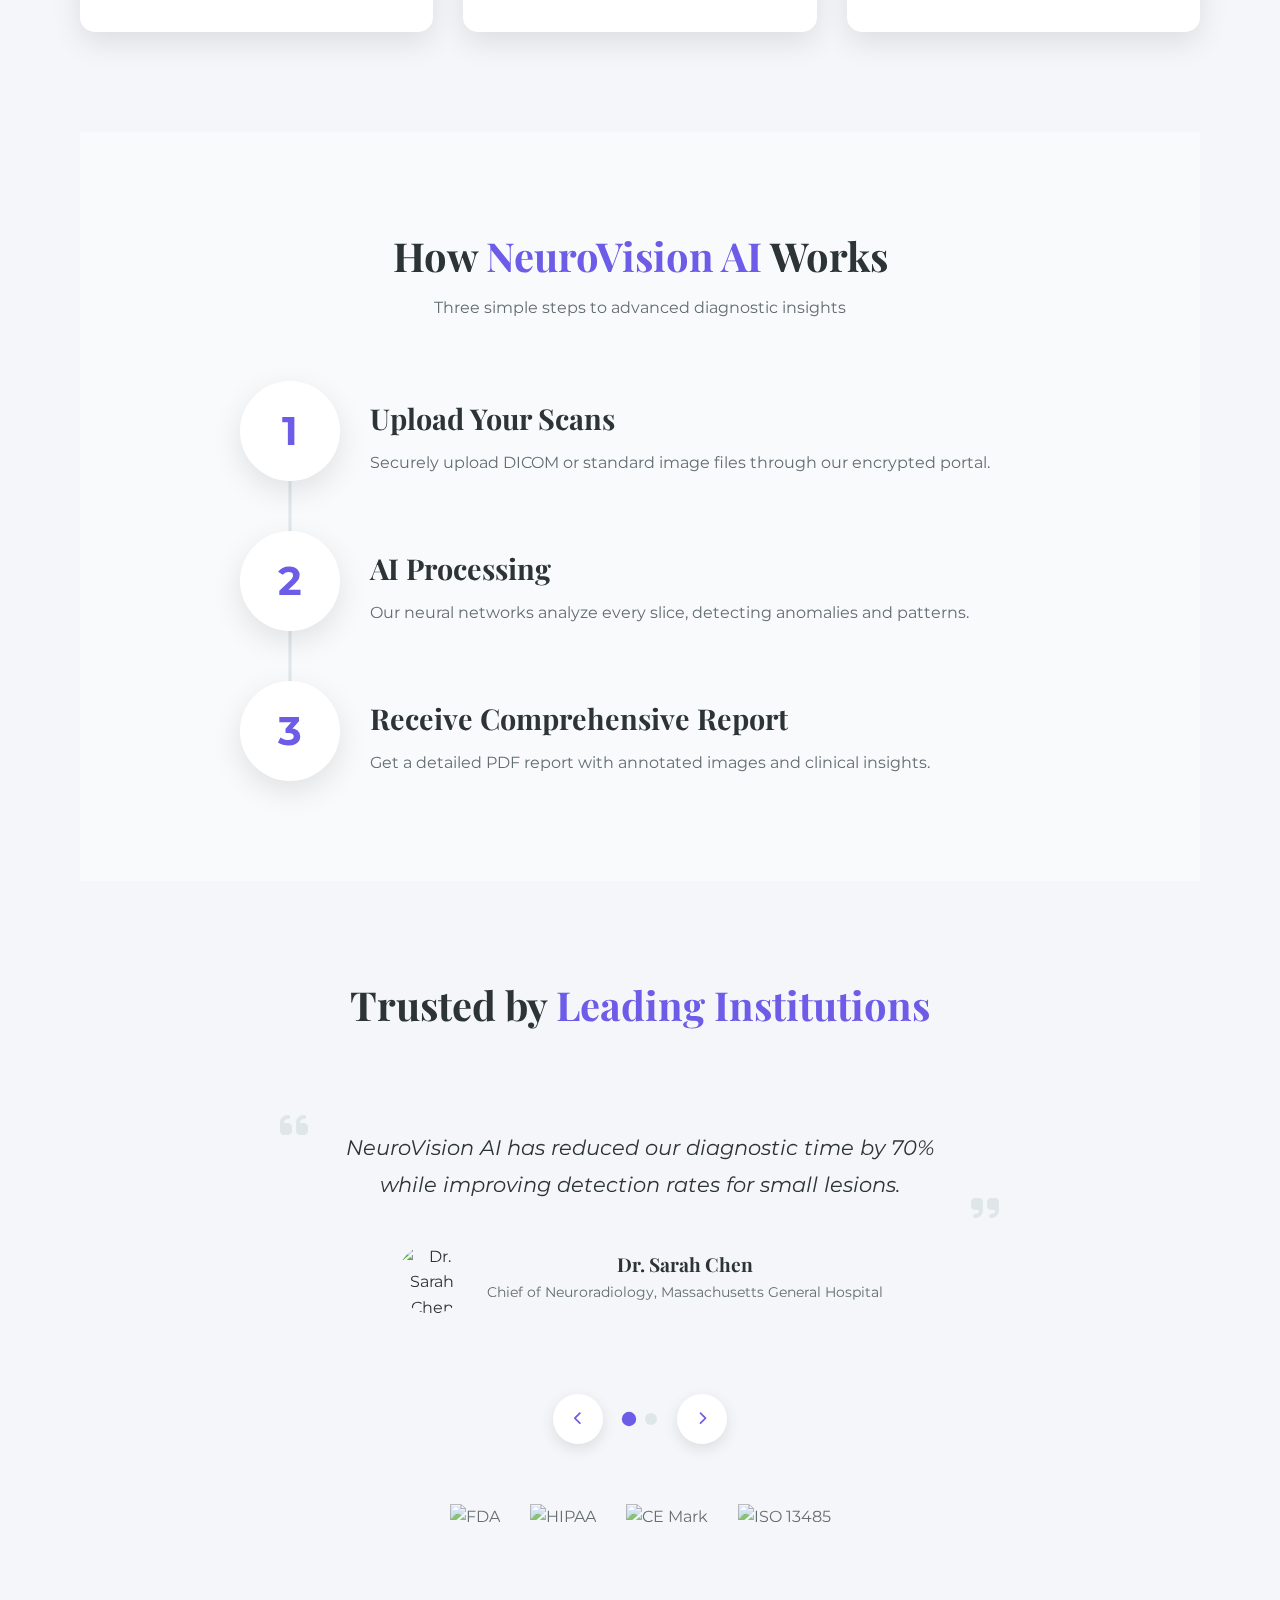
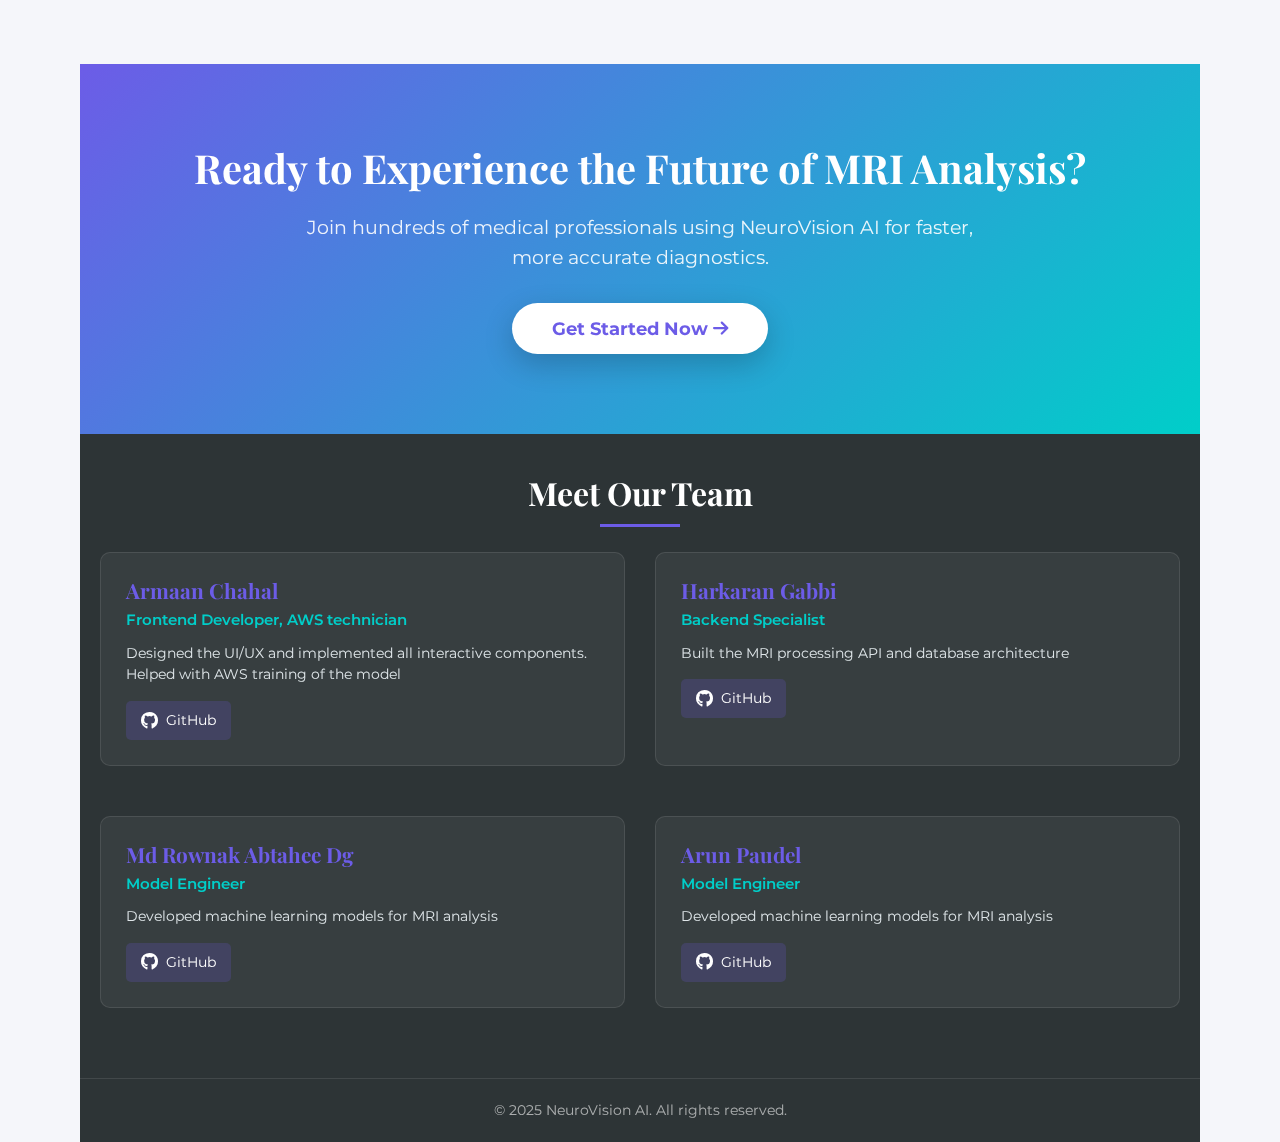
==== commit dca3b7f8: "Update index.html" ====
--- a/index.html
+++ b/index.html
@@ -29,7 +29,7 @@
         <!-- Header -->
         <header class="fade-in">
             <div class="logo">
-                <img src="static/images/mri-sample.jpg" alt="NeuroVision AI">
+                <img ="logo.svg" alt="NeuroVision AI">
                 <span>NeuroVision AI</span>
             </div>
             <nav>
@@ -54,7 +54,7 @@
                 </div>
             </div>
             <div class="hero-image float">
-                <img src="images/mri-sample.jpg" alt="MRI Scan">
+                <img src="mri-sample.jpg" alt="MRI Scan">
                 <div class="scan-overlay"></div>
             </div>
         </section>
@@ -63,8 +63,8 @@
         <section class="upload-section" id="upload">
             <div class="upload-container scale-in">
                 <div class="upload-header">
-                    <h2>Upload Your MRI Scans</h2>
-                    <p>Supported formats: DICOM, NIfTI, JPEG, PNG (Max 10 files, 50MB each)</p>
+                    <h2>Upload Your MRI Scans </h2>
+                    <p>Will not work because github doesn't have trained model. check github for sample output</p>
                 </div>
                 <div class="upload-area" id="dropZone">
                     <i class="fas fa-cloud-upload-alt"></i>
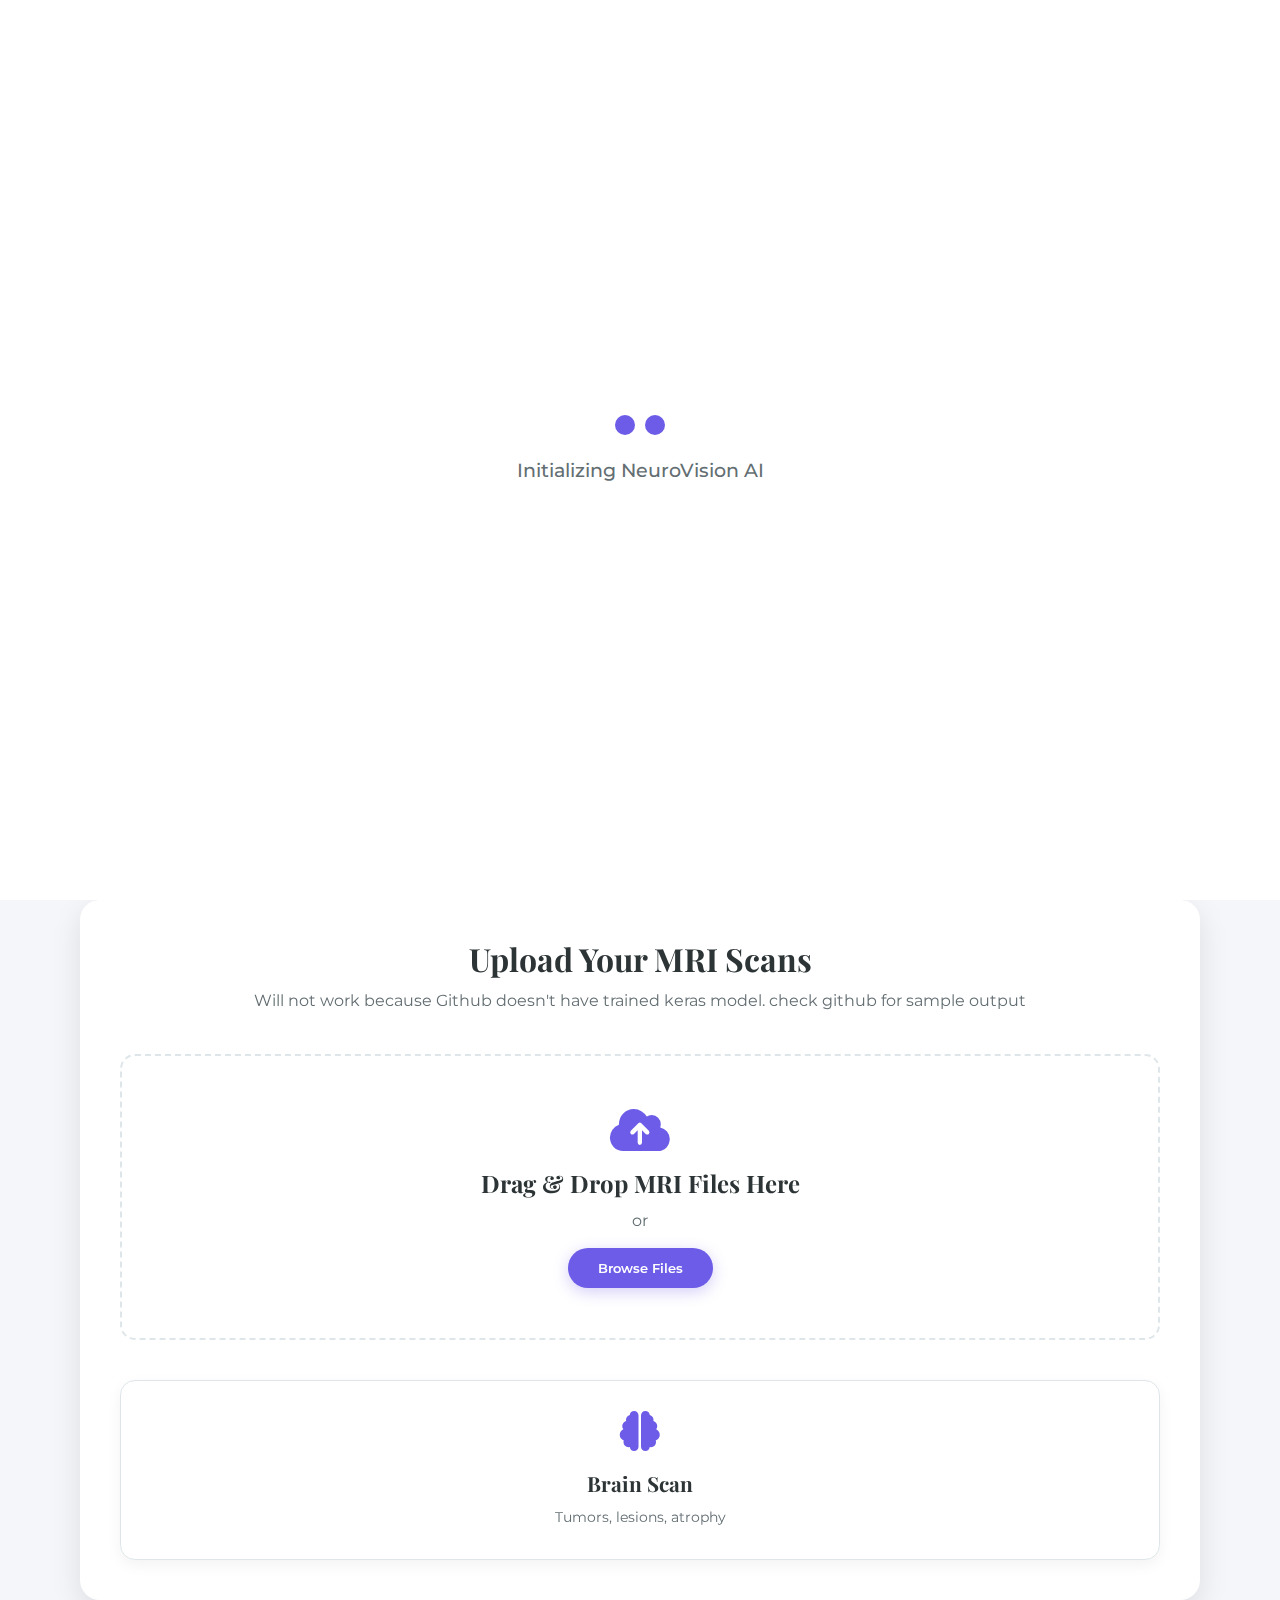
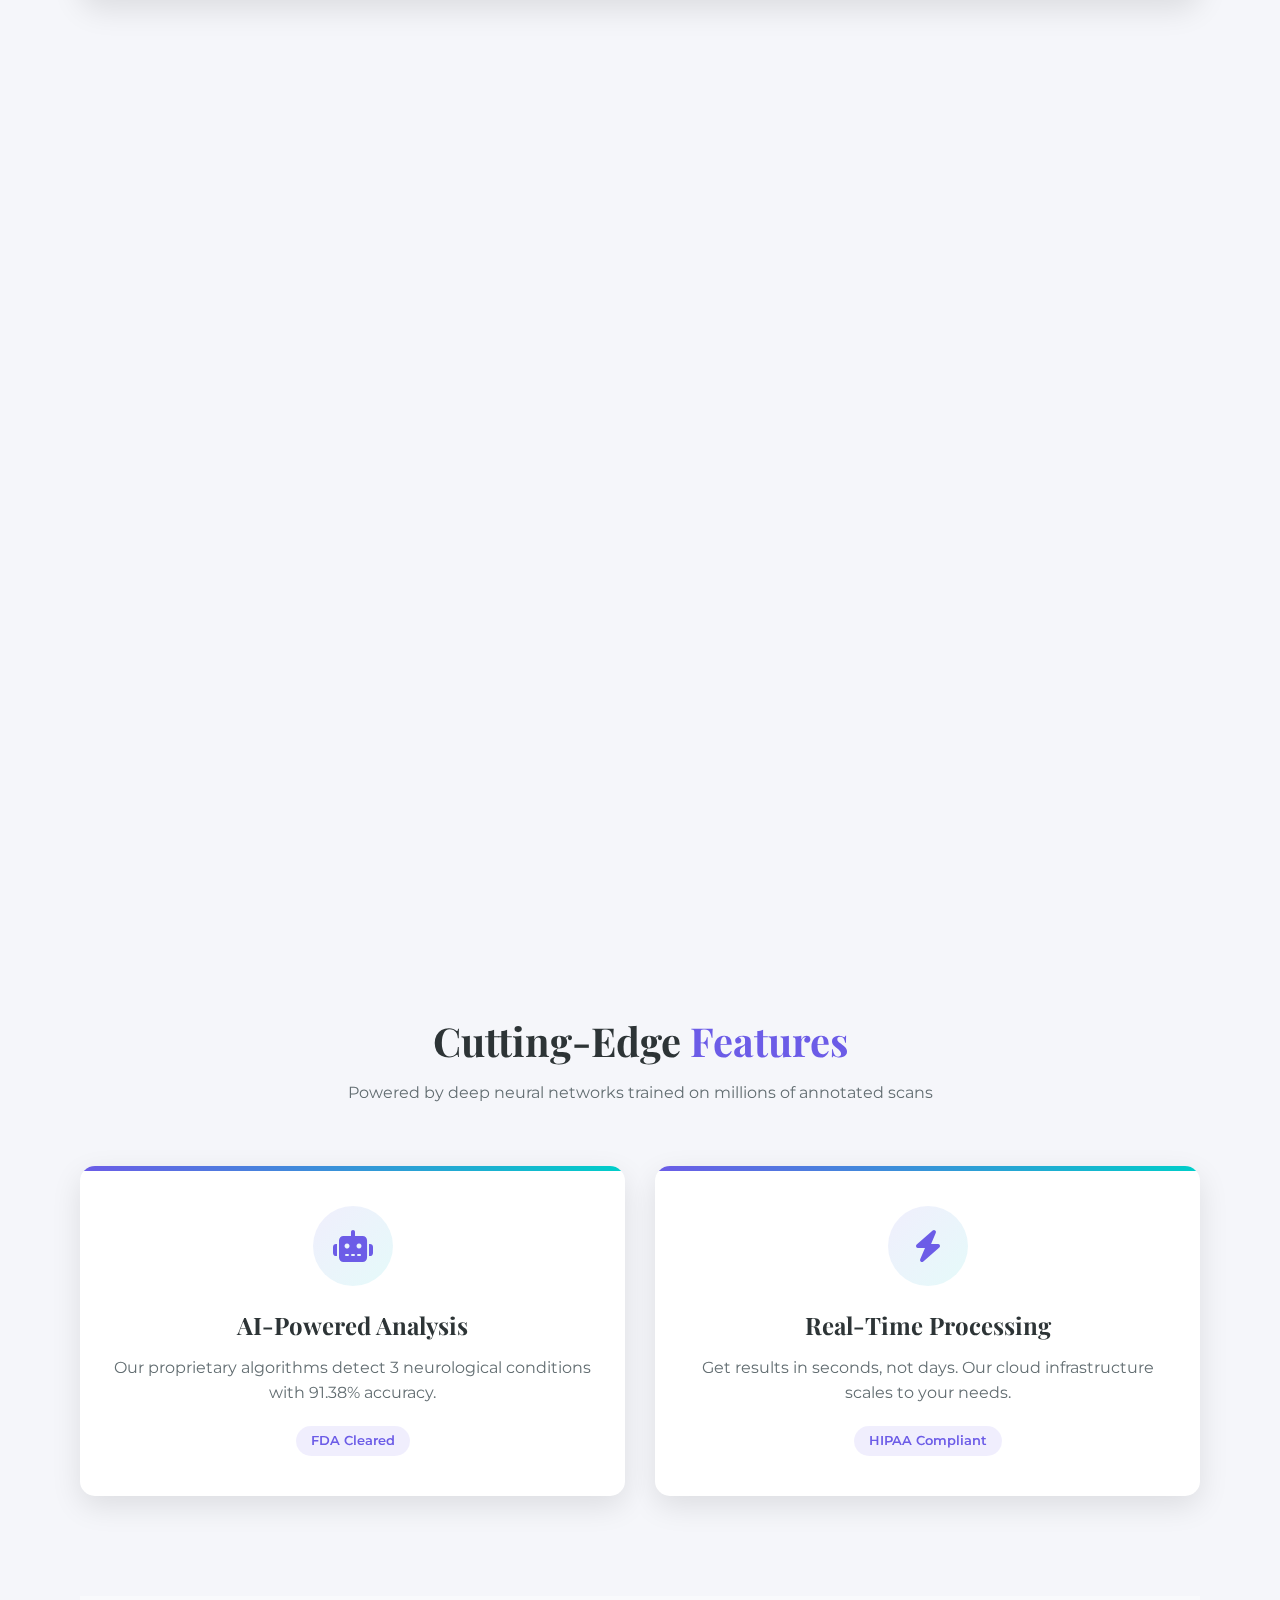
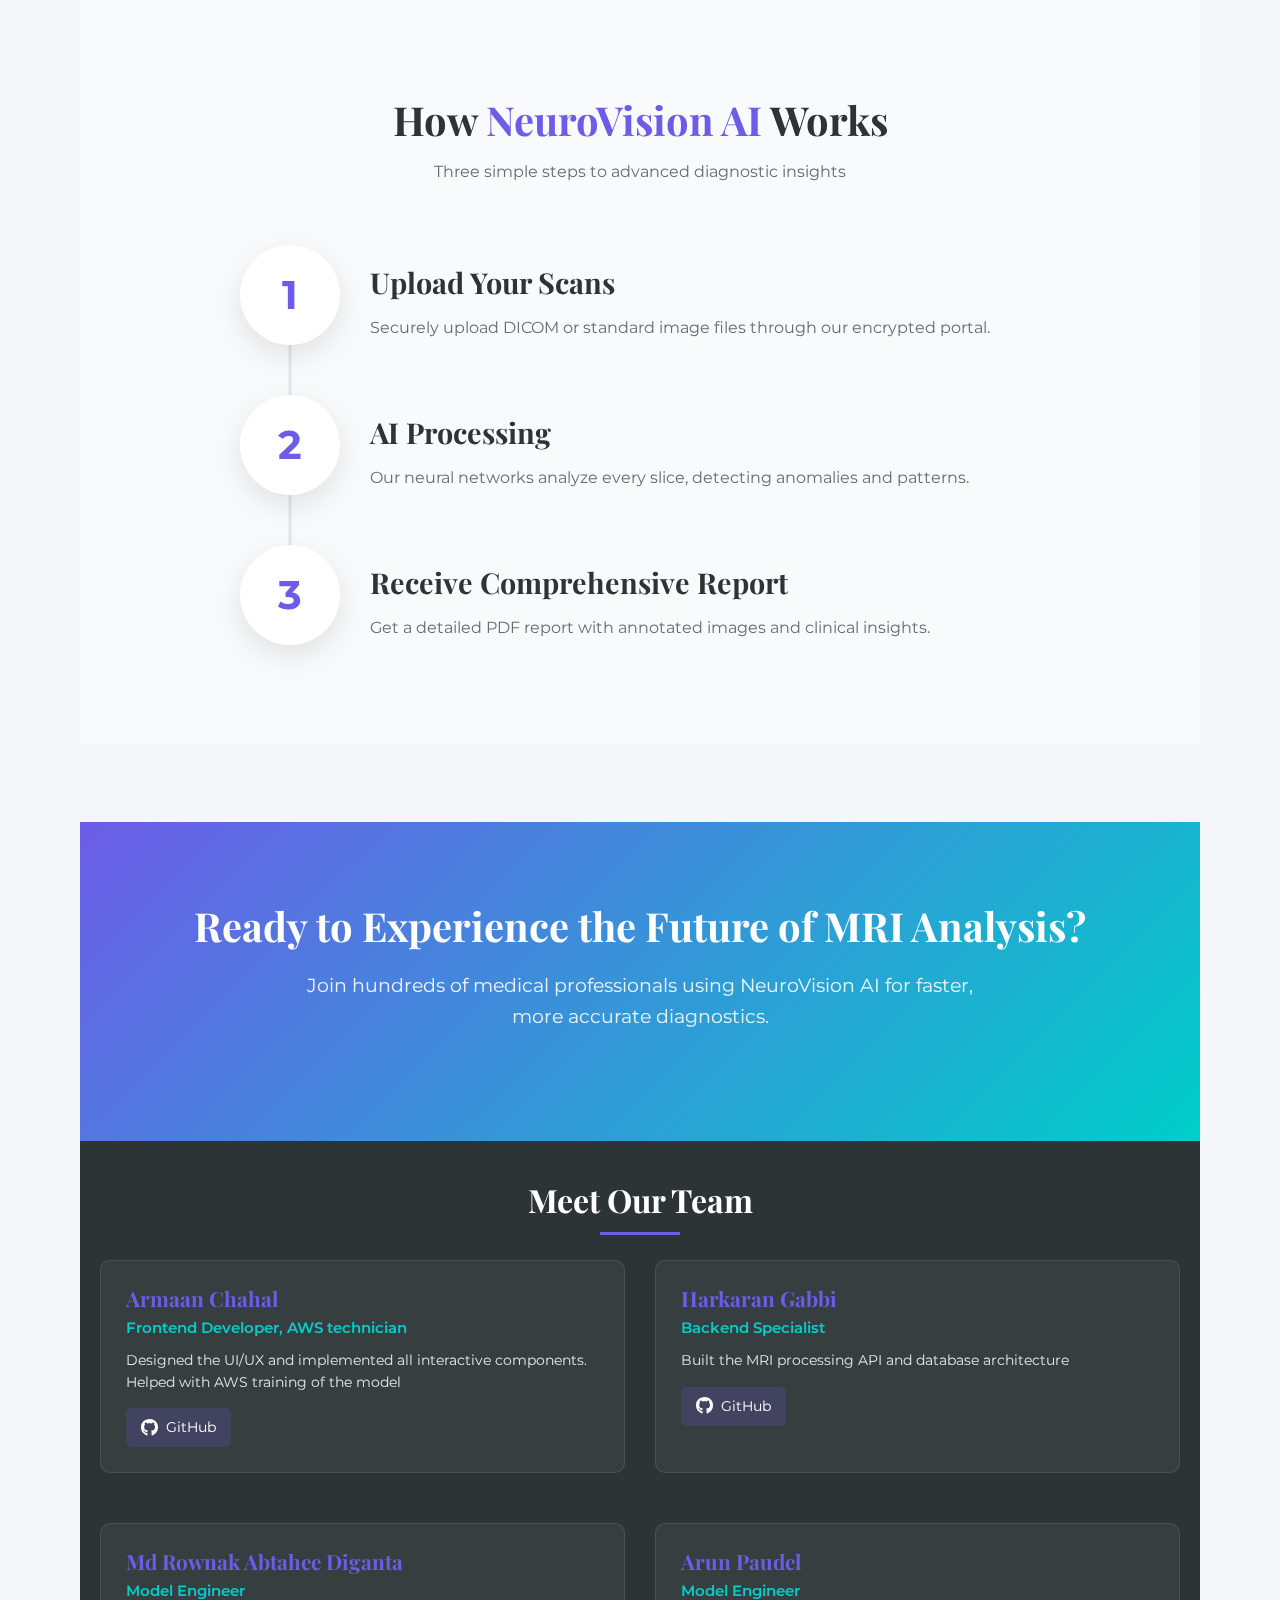
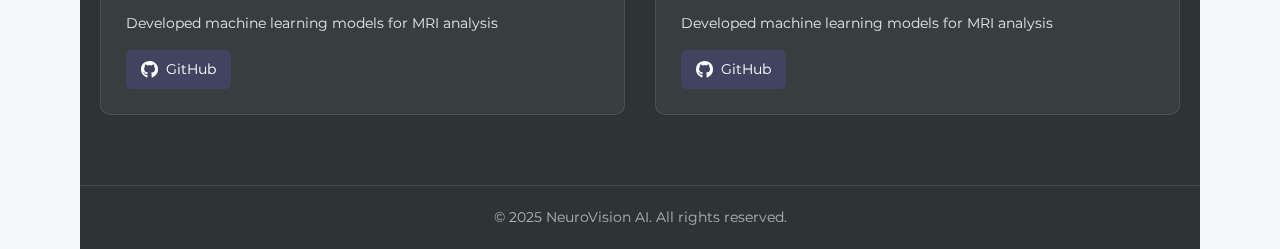
==== commit 592908c5: "Update index.html" ====
--- a/index.html
+++ b/index.html
@@ -15,7 +15,7 @@
         <div class="preloader-inner">
             <div class="preloader-icon">
                 <span></span>
-                <span></span >
+                <span></span>
             </div>
             <div class="preloader-text">Initializing NeuroVision AI</div>
         </div>
@@ -29,16 +29,15 @@
         <!-- Header -->
         <header class="fade-in">
             <div class="logo">
-                <img ="logo.svg" alt="NeuroVision AI">
+                <img src="logo.svg" alt="NeuroVision AI">
                 <span>NeuroVision AI</span>
             </div>
             <nav>
                 <ul>
-                    <li><a href="#" class="active">Home</a></li>
+                    <li><a href="/" class="active">Home</a></li>
                     <li><a href="#features">Features</a></li>
                     <li><a href="#how-it-works">How It Works</a></li>
-                    <li><a href="faq.html">FAQ</a></li>
-                    <li><a href="#contact">Contact</a></li>
+                    <li><a href="/faq">FAQ</a></li>
                 </ul>
             </nav>
         </header>
@@ -49,8 +48,9 @@
                 <h1>Advanced MRI Analysis with <span>AI Precision</span></h1>
                 <p>Upload your MRI scans and receive instant, accurate detection of neurological conditions with our cutting-edge deep learning technology.</p>
                 <div class="hero-buttons">
-                    <button class="btn-secondary">Try Demo <i class="fas fa-play"></i></button>
-                    <button class="btn-secondary">Learn More <i class="fas fa-arrow-right"></i></button>
+                    <a href="https://en.wikipedia.org/wiki/Residual_neural_network" class="btn-secondary">
+                        Learn More <i class="fas fa-arrow-right"></i>
+                      </a>
                 </div>
             </div>
             <div class="hero-image float">
@@ -63,8 +63,8 @@
         <section class="upload-section" id="upload">
             <div class="upload-container scale-in">
                 <div class="upload-header">
-                    <h2>Upload Your MRI Scans </h2>
-                    <p>Will not work because github doesn't have trained model. check github for sample output</p>
+                    <h2>Upload Your MRI Scans</h2>
+                    <p>Will not work because Github doesn't have trained keras model. check github for sample output</p>
                 </div>
                 <div class="upload-area" id="dropZone">
                     <i class="fas fa-cloud-upload-alt"></i>
@@ -84,16 +84,6 @@
                         <i class="fas fa-brain"></i>
                         <h4>Brain Scan</h4>
                         <p>Tumors, lesions, atrophy</p>
-                    </div>
-                    <div class="option-card">
-                        <i class="fas fa-heart"></i>
-                        <h4>Cardiac MRI</h4>
-                        <p>Heart structure & function</p>
-                    </div>
-                    <div class="option-card">
-                        <i class="fas fa-bone"></i>
-                        <h4>Spinal Scan</h4>
-                        <p>Disc herniation, stenosis</p>
                     </div>
                 </div>
             </div>
@@ -111,12 +101,7 @@
                 </div>
                 <div class="results-content">
                     <div class="results-viewer">
-                        <div class="viewer-controls">
-                            <button class="viewer-btn"><i class="fas fa-layer-group"></i> Layers</button>
-                            <button class="viewer-btn"><i class="fas fa-sliders-h"></i> Adjust</button>
-                            <button class="viewer-btn"><i class="fas fa-ruler-combined"></i> Measure</button>
-                            <button class="viewer-btn"><i class="fas fa-arrows-alt"></i> Fullscreen</button>
-                        </div>
+                        
                         <div class="mri-viewer">
                             <div class="mri-image">
                                 <img src="images/mri-sample.jpg" alt="MRI Scan">
@@ -165,8 +150,6 @@
                         </div>
                         <div class="findings-actions">
                             <button class="btn-download"><i class="fas fa-file-pdf"></i> Download Report</button>
-                            <button class="btn-consult"><i class="fas fa-user-md"></i> Consult Specialist</button>
-                            <button class="btn-compare"><i class="fas fa-chart-line"></i> Compare with Previous</button>
                         </div>
                     </div>
                 </div>
@@ -185,7 +168,7 @@
                         <i class="fas fa-robot"></i>
                     </div>
                     <h3>AI-Powered Analysis</h3>
-                    <p>Our proprietary algorithms detect 120+ neurological conditions with 98.7% accuracy.</p>
+                    <p>Our proprietary algorithms detect 3 neurological conditions with 91.38% accuracy.</p>
                     <div class="feature-badge">FDA Cleared</div>
                 </div>
                 <div class="feature-card">
@@ -193,16 +176,8 @@
                         <i class="fas fa-bolt"></i>
                     </div>
                     <h3>Real-Time Processing</h3>
-                    <p>Get results in minutes, not days. Our cloud infrastructure scales to your needs.</p>
+                    <p>Get results in seconds, not days. Our cloud infrastructure scales to your needs.</p>
                     <div class="feature-badge">HIPAA Compliant</div>
-                </div>
-                <div class="feature-card">
-                    <div class="feature-icon">
-                        <i class="fas fa-chart-bar"></i>
-                    </div>
-                    <h3>Longitudinal Tracking</h3>
-                    <p>Compare scans over time to monitor disease progression or treatment efficacy.</p>
-                    <div class="feature-badge">New</div>
                 </div>
             </div>
         </section>
@@ -239,63 +214,13 @@
             </div>
         </section>
 
-        <!-- Testimonials Section -->
-        <section class="testimonials">
-            <div class="section-header">
-                <h2>Trusted by <span>Leading Institutions</span></h2>
-            </div>
-            <div class="testimonial-carousel">
-                <div class="testimonial-slide active">
-                    <div class="testimonial-quote">
-                        <i class="fas fa-quote-left"></i>
-                        <p>NeuroVision AI has reduced our diagnostic time by 70% while improving detection rates for small lesions.</p>
-                        <i class="fas fa-quote-right"></i>
-                    </div>
-                    <div class="testimonial-author">
-                        <img src="https://randomuser.me/api/portraits/women/65.jpg" alt="Dr. Sarah Chen">
-                        <div>
-                            <h4>Dr. Sarah Chen</h4>
-                            <p>Chief of Neuroradiology, Massachusetts General Hospital</p>
-                        </div>
-                    </div>
-                </div>
-                <div class="testimonial-slide">
-                    <div class="testimonial-quote">
-                        <i class="fas fa-quote-left"></i>
-                        <p>The longitudinal analysis feature has transformed how we monitor MS patients in our clinic.</p>
-                        <i class="fas fa-quote-right"></i>
-                    </div>
-                    <div class="testimonial-author">
-                        <img src="https://randomuser.me/api/portraits/men/32.jpg" alt="Dr. James Wilson">
-                        <div>
-                            <h4>Dr. James Wilson</h4>
-                            <p>Neurologist, Cleveland Clinic</p>
-                        </div>
-                    </div>
-                </div>
-                <div class="carousel-controls">
-                    <button class="carousel-prev"><i class="fas fa-chevron-left"></i></button>
-                    <div class="carousel-dots">
-                        <span class="dot active"></span>
-                        <span class="dot"></span>
-                    </div>
-                    <button class="carousel-next"><i class="fas fa-chevron-right"></i></button>
-                </div>
-            </div>
-            <div class="trust-badges">
-                <img src="https://via.placeholder.com/150x60?text=FDA" alt="FDA">
-                <img src="https://via.placeholder.com/150x60?text=HIPAA" alt="HIPAA">
-                <img src="https://via.placeholder.com/150x60?text=CE" alt="CE Mark">
-                <img src="https://via.placeholder.com/150x60?text=ISO13485" alt="ISO 13485">
-            </div>
-        </section>
+    <br><br><br>
 
         <!-- CTA Section -->
         <section class="cta-section">
             <div class="cta-container">
                 <h2>Ready to Experience the Future of MRI Analysis?</h2>
                 <p>Join hundreds of medical professionals using NeuroVision AI for faster, more accurate diagnostics.</p>
-                <button class="btn-cta pulse">Get Started Now <i class="fas fa-arrow-right"></i></button>
             </div>
         </section>
 
@@ -332,7 +257,7 @@
                     <!-- Team Member 3 -->
                     <div class="team-card">
                         <div class="member-profile">
-                            <h3>Md Rownak Abtahee Dg</h3>
+                            <h3>Md Rownak Abtahee Diganta</h3>
                             <p class="member-role">Model Engineer</p>
                             <p class="member-bio">Developed machine learning models for MRI analysis</p>
                             <a href="https://github.com/RownakDiganta" target="_blank" class="github-link">
